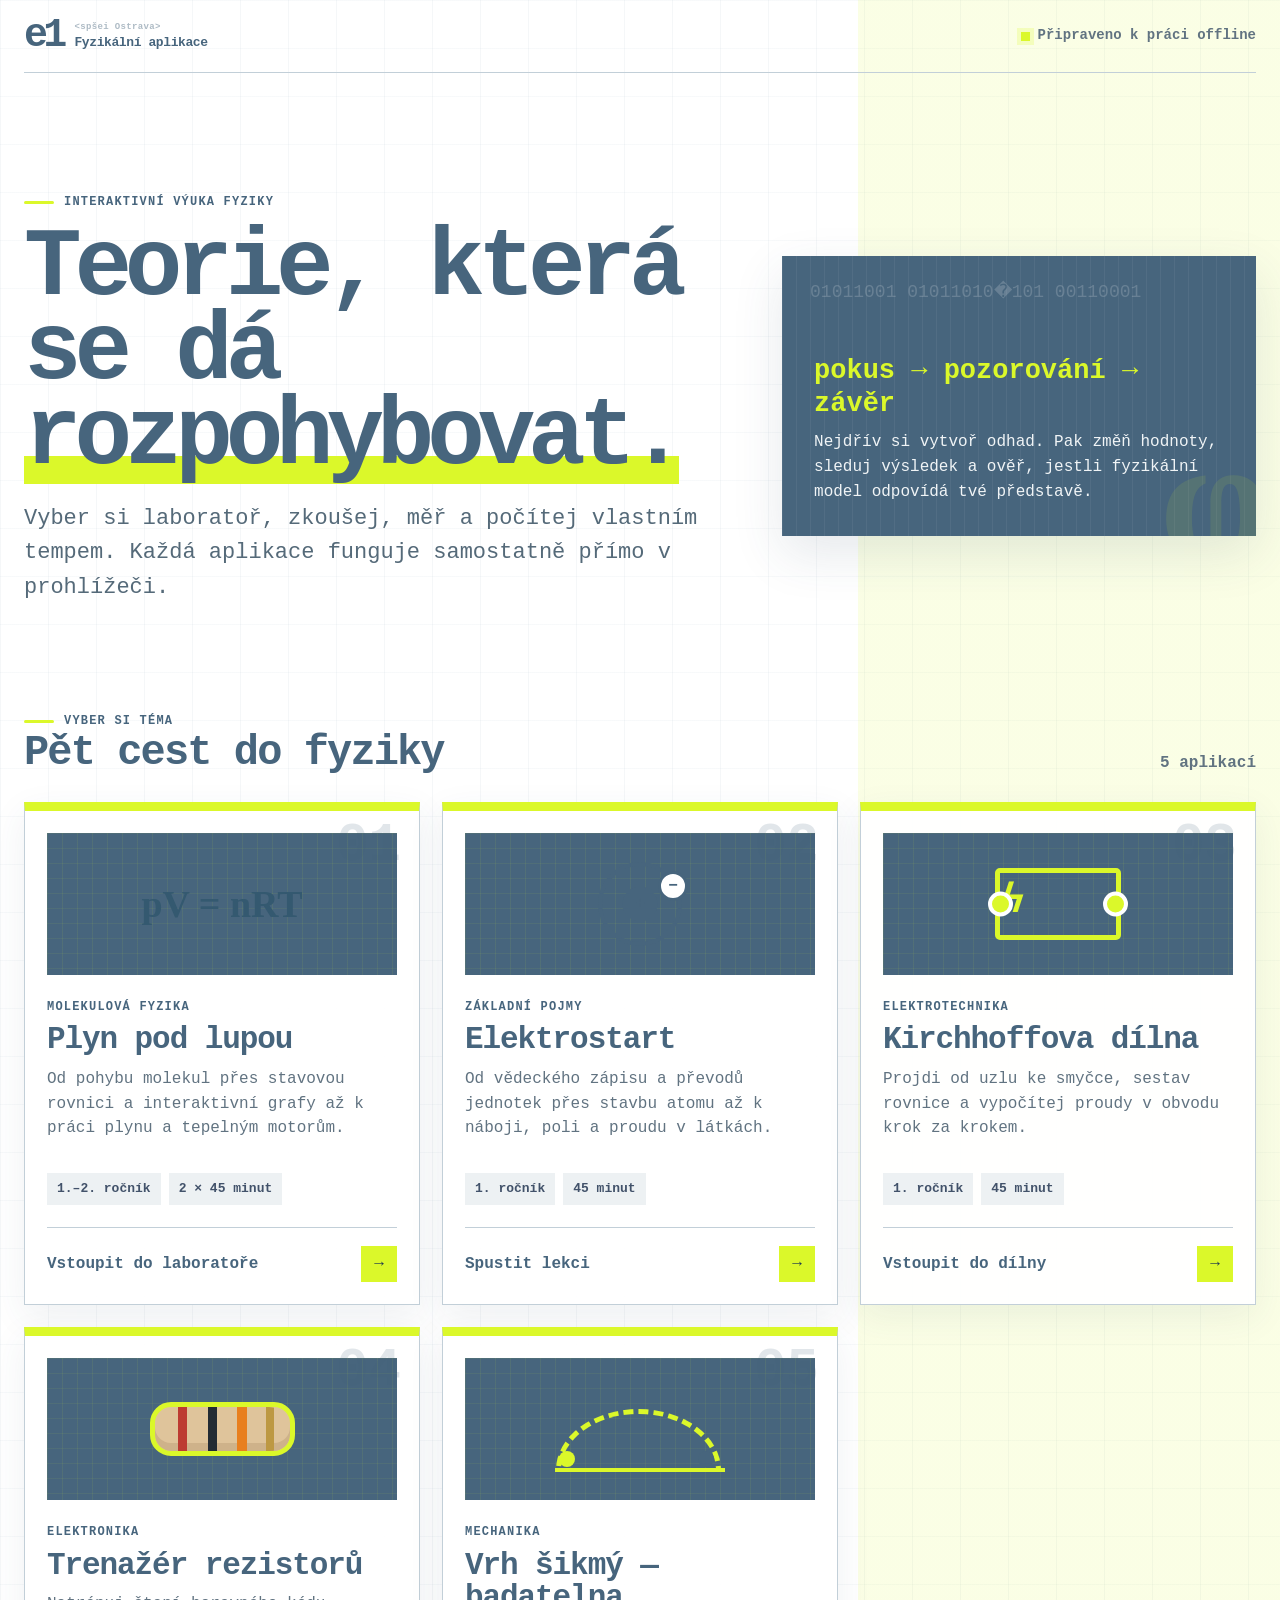
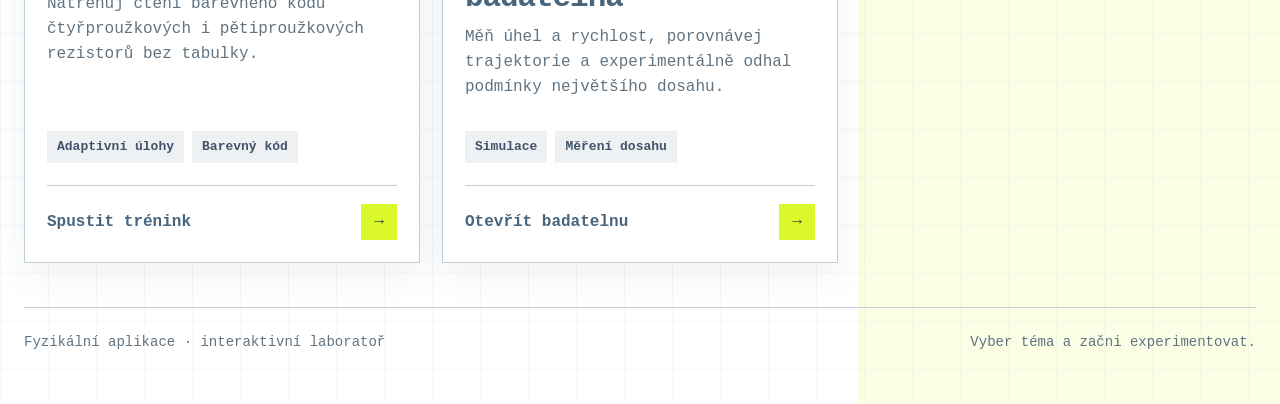
==== docs/index.html @ 280cdce9 "Add ideal gas and electrical introduction applications" ====
<!doctype html>
<html lang="cs">
<head>
  <meta charset="utf-8">
  <meta name="viewport" content="width=device-width, initial-scale=1">
  <meta name="color-scheme" content="light">
  <meta name="description" content="Rozcestník interaktivních fyzikálních aplikací pro výuku elektrotechniky a mechaniky.">
  <title>Fyzikální aplikace — rozcestník</title>
  <style>
    :root {
      --ink: #13233a;
      --muted: #637188;
      --paper: #f5f2e9;
      --card: #fffdf8;
      --line: #ddd9cd;
      --navy: #142f50;
      --yellow: #f3c447;
      --cyan: #5cbfc2;
      --violet: #6761d7;
      --orange: #e26a2c;
      --shadow: 0 22px 54px rgba(23, 42, 67, .12);
    }

    * { box-sizing: border-box; }

    html { min-width: 320px; }

    body {
      margin: 0;
      min-height: 100vh;
      color: var(--ink);
      background:
        radial-gradient(circle at 8% 6%, rgba(92, 191, 194, .18), transparent 27rem),
        radial-gradient(circle at 92% 82%, rgba(243, 196, 71, .16), transparent 25rem),
        linear-gradient(90deg, rgba(20, 47, 80, .035) 1px, transparent 1px),
        linear-gradient(rgba(20, 47, 80, .035) 1px, transparent 1px),
        var(--paper);
      background-size: auto, auto, 24px 24px, 24px 24px, auto;
      font-family: "Segoe UI", system-ui, -apple-system, sans-serif;
      line-height: 1.55;
    }

    a { color: inherit; }

    a:focus-visible {
      outline: 4px solid var(--yellow);
      outline-offset: 5px;
    }

    .shell {
      width: min(1160px, calc(100% - 40px));
      margin: 0 auto;
      padding: 28px 0 50px;
    }

    .topbar {
      display: flex;
      align-items: center;
      justify-content: space-between;
      gap: 20px;
      padding-bottom: 26px;
    }

    .brand {
      display: inline-flex;
      align-items: center;
      gap: 11px;
      font-weight: 900;
      letter-spacing: -.025em;
    }

    .brand-mark {
      width: 40px;
      height: 40px;
      display: grid;
      place-items: center;
      border-radius: 12px;
      background: var(--navy);
      color: var(--yellow);
      font: 900 22px/1 Consolas, monospace;
      box-shadow: 0 6px 0 #091d35;
      transform: rotate(-3deg);
    }

    .offline {
      display: inline-flex;
      align-items: center;
      gap: 8px;
      color: var(--muted);
      font-size: 14px;
      font-weight: 700;
    }

    .offline::before {
      content: "";
      width: 9px;
      height: 9px;
      border-radius: 50%;
      background: #248268;
      box-shadow: 0 0 0 4px rgba(36, 130, 104, .12);
    }

    .hero {
      display: grid;
      grid-template-columns: minmax(0, 1.2fr) minmax(300px, .8fr);
      gap: clamp(28px, 6vw, 76px);
      align-items: end;
      padding: clamp(45px, 8vw, 92px) 0 clamp(46px, 7vw, 76px);
    }

    .eyebrow {
      display: inline-flex;
      align-items: center;
      gap: 10px;
      color: #176c8f;
      font-size: 12px;
      font-weight: 900;
      letter-spacing: .13em;
      text-transform: uppercase;
    }

    .eyebrow::before {
      content: "";
      width: 30px;
      height: 3px;
      border-radius: 99px;
      background: var(--yellow);
    }

    h1 {
      max-width: 850px;
      margin: 14px 0 22px;
      font-size: clamp(48px, 8vw, 94px);
      line-height: .94;
      letter-spacing: -.065em;
    }

    h1 span { color: #18709b; }

    .intro {
      margin: 0;
      color: #42526a;
      font-size: clamp(18px, 2vw, 22px);
    }

    .formula-note {
      position: relative;
      overflow: hidden;
      padding: 27px;
      border-radius: 24px;
      color: white;
      background: var(--navy);
      box-shadow: var(--shadow);
      transform: rotate(1deg);
    }

    .formula-note::after {
      content: "φ";
      position: absolute;
      right: -16px;
      bottom: -55px;
      color: rgba(255, 255, 255, .07);
      font: 900 180px/1 Georgia, serif;
    }

    .formula-note strong {
      display: block;
      margin-bottom: 10px;
      color: var(--yellow);
      font: 800 27px/1.2 Consolas, monospace;
    }

    .formula-note p { position: relative; z-index: 1; margin: 0; color: #d5e1ec; }

    .section-head {
      display: flex;
      align-items: end;
      justify-content: space-between;
      gap: 22px;
      margin-bottom: 20px;
    }

    h2 {
      margin: 0;
      font-size: clamp(28px, 4vw, 42px);
      line-height: 1.05;
      letter-spacing: -.045em;
    }

    .count {
      flex: 0 0 auto;
      color: var(--muted);
      font-weight: 750;
    }

    .cards {
      display: grid;
      grid-template-columns: repeat(3, minmax(0, 1fr));
      gap: 18px;
    }

    .card {
      --accent: var(--cyan);
      --soft: #e4f5f3;
      min-width: 0;
      min-height: 430px;
      display: flex;
      flex-direction: column;
      position: relative;
      overflow: hidden;
      padding: 24px;
      border: 1px solid var(--line);
      border-top: 6px solid var(--accent);
      border-radius: 22px;
      background: rgba(255, 253, 248, .94);
      box-shadow: 0 11px 30px rgba(23, 42, 67, .08);
      text-decoration: none;
      transition: transform .2s ease, box-shadow .2s ease, border-color .2s ease;
    }

    .card:hover {
      transform: translateY(-7px);
      border-color: color-mix(in srgb, var(--accent) 45%, var(--line));
      box-shadow: var(--shadow);
    }

    .card-resistor { --accent: var(--violet); --soft: #ecebfd; }
    .card-projectile { --accent: var(--orange); --soft: #fff0e7; }

    .visual {
      height: 132px;
      display: grid;
      place-items: center;
      position: relative;
      overflow: hidden;
      margin-bottom: 23px;
      border-radius: 16px;
      background:
        linear-gradient(rgba(20, 47, 80, .06) 1px, transparent 1px),
        linear-gradient(90deg, rgba(20, 47, 80, .06) 1px, transparent 1px),
        var(--soft);
      background-size: 18px 18px;
    }

    .circuit {
      width: 126px;
      height: 72px;
      position: relative;
      border: 5px solid var(--navy);
      border-radius: 5px;
    }

    .circuit::before,
    .circuit::after {
      content: "";
      position: absolute;
      top: 50%;
      width: 17px;
      height: 17px;
      border-radius: 50%;
      background: var(--accent);
      border: 4px solid white;
      transform: translateY(-50%);
    }

    .circuit::before { left: -12px; }
    .circuit::after { right: -12px; }

    .bolt { color: var(--navy); font-size: 38px; font-weight: 900; }

    .resistor {
      width: 145px;
      height: 54px;
      position: relative;
      border: 5px solid var(--navy);
      border-radius: 21px;
      background: #dfc49b;
      box-shadow: inset 0 -8px rgba(80, 49, 20, .12);
    }

    .resistor::before,
    .resistor::after {
      content: "";
      position: absolute;
      top: 50%;
      width: 62px;
      height: 5px;
      background: var(--navy);
      transform: translateY(-50%);
      z-index: -1;
    }

    .resistor::before { right: 100%; }
    .resistor::after { left: 100%; }

    .bands {
      width: 100%;
      height: 100%;
      background: linear-gradient(90deg, transparent 17%, #bd3b32 17% 24%, transparent 24% 39%, #232b33 39% 46%, transparent 46% 61%, #e87f1e 61% 68%, transparent 68% 82%, #bd9842 82% 88%, transparent 88%);
      border-radius: inherit;
    }

    .trajectory {
      width: 170px;
      height: 85px;
      position: relative;
      overflow: hidden;
      border-bottom: 4px solid var(--navy);
    }

    .trajectory::before {
      content: "";
      position: absolute;
      width: 155px;
      height: 112px;
      left: 1px;
      top: 22px;
      border: 5px dashed var(--accent);
      border-radius: 50% 50% 0 0;
    }

    .trajectory::after {
      content: "";
      position: absolute;
      width: 16px;
      height: 16px;
      left: 4px;
      bottom: 1px;
      border-radius: 50%;
      background: var(--accent);
      box-shadow: 139px 0 0 var(--navy);
    }

    .atom-preview {
      width: 84px;
      height: 84px;
      position: relative;
      border: 4px solid var(--accent);
      border-radius: 50%;
    }

    .atom-preview::before {
      content: "+";
      width: 35px;
      height: 35px;
      position: absolute;
      left: 50%;
      top: 50%;
      display: grid;
      place-items: center;
      border-radius: 50%;
      color: var(--navy);
      background: var(--accent);
      font-weight: 900;
      transform: translate(-50%, -50%);
    }

    .atom-preview::after {
      content: "−";
      width: 24px;
      height: 24px;
      position: absolute;
      right: -10px;
      top: 5px;
      display: grid;
      place-items: center;
      border-radius: 50%;
      color: var(--navy);
      background: white;
      border: 3px solid var(--accent);
      font-weight: 900;
    }

    .tag {
      color: color-mix(in srgb, var(--accent) 80%, #152a43);
      font-size: 12px;
      font-weight: 900;
      letter-spacing: .11em;
      text-transform: uppercase;
    }

    h3 {
      margin: 8px 0 10px;
      font-size: clamp(25px, 2.7vw, 31px);
      line-height: 1.05;
      letter-spacing: -.035em;
    }

    .description { margin: 0 0 22px; color: var(--muted); }

    .meta {
      display: flex;
      flex-wrap: wrap;
      gap: 8px;
      margin-top: auto;
      padding-top: 10px;
    }

    .pill {
      padding: 6px 10px;
      border-radius: 999px;
      background: var(--soft);
      color: #42526a;
      font-size: 13px;
      font-weight: 750;
    }

    .enter {
      display: flex;
      align-items: center;
      justify-content: space-between;
      gap: 12px;
      margin-top: 22px;
      padding-top: 18px;
      border-top: 1px solid var(--line);
      color: var(--navy);
      font-weight: 900;
    }

    .arrow {
      width: 36px;
      height: 36px;
      display: grid;
      place-items: center;
      border-radius: 50%;
      color: white;
      background: var(--accent);
      transition: transform .2s ease;
    }

    .card:hover .arrow { transform: translateX(4px); }

    footer {
      display: flex;
      justify-content: space-between;
      gap: 20px;
      margin-top: 44px;
      padding-top: 24px;
      border-top: 1px solid var(--line);
      color: var(--muted);
      font-size: 14px;
    }

    footer p { margin: 0; }

    @media (max-width: 850px) {
      .hero { grid-template-columns: 1fr; align-items: start; }
      .formula-note { max-width: 560px; transform: none; }
      .cards { grid-template-columns: 1fr; }
      .card { min-height: 0; display: grid; grid-template-columns: 180px 1fr; column-gap: 22px; }
      .visual { grid-row: 1 / span 6; height: 100%; min-height: 260px; margin: 0; }
      .meta { margin-top: 4px; }
    }

    @media (max-width: 580px) {
      .shell { width: min(100% - 26px, 1160px); padding-top: 18px; }
      .offline { font-size: 0; }
      .offline::after { content: "offline"; font-size: 13px; }
      .hero { padding: 44px 0 50px; }
      h1 { font-size: clamp(44px, 16vw, 70px); }
      .section-head { align-items: start; }
      .card { display: flex; padding: 18px; }
      .visual { width: 100%; height: 128px; min-height: 128px; margin-bottom: 20px; }
      footer { flex-direction: column; }
    }

    @media (prefers-reduced-motion: reduce) {
      *, *::before, *::after { scroll-behavior: auto !important; transition: none !important; }
    }
</style>
  <link rel="stylesheet" href="spsei-theme.css">
</head>
<body class="home-page">
  <div class="shell">
    <header class="topbar">
      <a class="brand school-lockup" href="index.html" aria-label="SPŠEI Ostrava — fyzikální aplikace">
        <span class="brand-mark school-symbol" aria-hidden="true">e1</span>
        <span class="school-wordmark"><small>&lt;spšei Ostrava&gt;</small><strong>Fyzikální aplikace</strong></span>
      </a>
      <span class="offline">Připraveno k práci offline</span>
    </header>

    <main>
      <section class="hero" aria-labelledby="page-title">
        <div>
          <span class="eyebrow">Interaktivní výuka fyziky</span>
          <h1 id="page-title">Teorie, která se dá <span>rozpohybovat.</span></h1>
          <p class="intro">Vyber si laboratoř, zkoušej, měř a počítej vlastním tempem. Každá aplikace funguje samostatně přímo v prohlížeči.</p>
        </div>
        <aside class="formula-note" aria-label="Princip výukových aplikací">
          <strong>pokus → pozorování → závěr</strong>
          <p>Nejdřív si vytvoř odhad. Pak změň hodnoty, sleduj výsledek a ověř, jestli fyzikální model odpovídá tvé představě.</p>
        </aside>
      </section>

      <section aria-labelledby="applications-title">
        <div class="section-head">
          <div>
            <span class="eyebrow">Vyber si téma</span>
            <h2 id="applications-title">Pět cest do fyziky</h2>
          </div>
          <span class="count">5 aplikací</span>
        </div>

        <div class="cards">
          <a class="card" href="idealni-plyn.html" aria-label="Otevřít Plyn pod lupou — stavová rovnice a děje v ideálním plynu">
            <div class="visual" aria-hidden="true"><span style="font:800 38px Georgia,serif;color:#345970">pV = nRT</span></div>
            <span class="tag">Molekulová fyzika</span>
            <h3>Plyn pod lupou</h3>
            <p class="description">Od pohybu molekul přes stavovou rovnici a interaktivní grafy až k práci plynu a tepelným motorům.</p>
            <div class="meta"><span class="pill">1.–2. ročník</span><span class="pill">2 × 45 minut</span></div>
            <span class="enter">Vstoupit do laboratoře <span class="arrow" aria-hidden="true">→</span></span>
          </a>
          <a class="card" href="uvod-do-elektrotechniky.html" aria-label="Otevřít Elektrostart — úvod do elektrotechniky">
            <div class="visual" aria-hidden="true"><div class="atom-preview"></div></div>
            <span class="tag">Základní pojmy</span>
            <h3>Elektrostart</h3>
            <p class="description">Od vědeckého zápisu a převodů jednotek přes stavbu atomu až k náboji, poli a proudu v látkách.</p>
            <div class="meta"><span class="pill">1. ročník</span><span class="pill">45 minut</span></div>
            <span class="enter">Spustit lekci <span class="arrow" aria-hidden="true">→</span></span>
          </a>

          <a class="card" href="kirchhoffova-dilna.html" aria-label="Otevřít Kirchhoffovu dílnu">
            <div class="visual" aria-hidden="true"><div class="circuit"><span class="bolt">ϟ</span></div></div>
            <span class="tag">Elektrotechnika</span>
            <h3>Kirchhoffova dílna</h3>
            <p class="description">Projdi od uzlu ke smyčce, sestav rovnice a vypočítej proudy v obvodu krok za krokem.</p>
            <div class="meta"><span class="pill">1. ročník</span><span class="pill">45 minut</span></div>
            <span class="enter">Vstoupit do dílny <span class="arrow" aria-hidden="true">→</span></span>
          </a>

          <a class="card card-resistor" href="trenazer-rezistoru.html" aria-label="Otevřít trenažér rezistorů">
            <div class="visual" aria-hidden="true"><div class="resistor"><div class="bands"></div></div></div>
            <span class="tag">Elektronika</span>
            <h3>Trenažér rezistorů</h3>
            <p class="description">Natrénuj čtení barevného kódu čtyřproužkových i pětiproužkových rezistorů bez tabulky.</p>
            <div class="meta"><span class="pill">Adaptivní úlohy</span><span class="pill">Barevný kód</span></div>
            <span class="enter">Spustit trénink <span class="arrow" aria-hidden="true">→</span></span>
          </a>

          <a class="card card-projectile" href="vrh-sikmy-badatelna.html" aria-label="Otevřít badatelnu šikmého vrhu">
            <div class="visual" aria-hidden="true"><div class="trajectory"></div></div>
            <span class="tag">Mechanika</span>
            <h3>Vrh šikmý — badatelna</h3>
            <p class="description">Měň úhel a rychlost, porovnávej trajektorie a experimentálně odhal podmínky největšího dosahu.</p>
            <div class="meta"><span class="pill">Simulace</span><span class="pill">Měření dosahu</span></div>
            <span class="enter">Otevřít badatelnu <span class="arrow" aria-hidden="true">→</span></span>
          </a>
        </div>
      </section>
    </main>

    <footer>
      <p>Fyzikální aplikace · interaktivní laboratoř</p>
      <p>Vyber téma a začni experimentovat.</p>
    </footer>
  </div>
</body>
</html>
---- docs/spsei-theme.css ----
/* SPSEI visual system derived from the supplied 2026 identity manual. */
:root {
  --spsei-blue: #47657d;
  --spsei-blue-deep: #2f4d63;
  --spsei-blue-dark: #213c50;
  --spsei-green: #dbf82a;
  --spsei-green-dark: #657600;
  --spsei-sky: #c2cfd8;
  --spsei-mist: #edf1f3;
  --spsei-grey: #aebbc5;
  --spsei-ink: #263844;
  --spsei-white: #ffffff;
  --spsei-font: "Lilex", "Cascadia Mono", "Aptos Mono", Consolas, ui-monospace, monospace;
  --spsei-shadow: 0 18px 48px rgba(47, 77, 99, .12);
}

html { background: var(--spsei-white); }

body {
  color: var(--spsei-ink);
  background:
    linear-gradient(90deg, rgba(194, 207, 216, .16) 1px, transparent 1px),
    linear-gradient(rgba(194, 207, 216, .12) 1px, transparent 1px),
    var(--spsei-white);
  background-size: 48px 48px, 48px 48px, auto;
  font-family: var(--spsei-font);
}

button, input, select, textarea { font-family: inherit; }

a { color: inherit; }

a:focus-visible,
button:focus-visible,
input:focus-visible,
select:focus-visible,
[tabindex]:focus-visible {
  outline: 3px solid var(--spsei-green);
  outline-offset: 4px;
}

::selection {
  color: var(--spsei-blue-dark);
  background: var(--spsei-green);
}

.school-home,
.school-lockup {
  display: inline-flex;
  align-items: center;
  gap: 12px;
  color: var(--spsei-blue);
  text-decoration: none;
}

.school-home::before,
.school-symbol {
  content: "e1";
  flex: 0 0 auto;
  color: var(--spsei-blue);
  font: 800 36px/.78 var(--spsei-font);
  letter-spacing: -.12em;
}

.school-home span,
.school-wordmark {
  display: grid;
  gap: 1px;
}

.school-home small,
.school-wordmark small {
  color: var(--spsei-grey);
  font-size: 9px;
  font-weight: 700;
  letter-spacing: .04em;
}

.school-home strong,
.school-wordmark strong {
  color: var(--spsei-blue);
  font-size: 13px;
  line-height: 1.1;
}

.eyebrow,
.screen-kicker,
.task-kicker,
.tag,
.stage-kicker {
  color: var(--spsei-blue) !important;
  font-weight: 800 !important;
  letter-spacing: .1em !important;
}

.eyebrow::before { background: var(--spsei-green) !important; }

/* Index */
.home-page {
  --ink: var(--spsei-ink);
  --muted: #617381;
  --paper: var(--spsei-white);
  --card: var(--spsei-white);
  --line: #dbe2e7;
  --navy: var(--spsei-blue);
  --yellow: var(--spsei-green);
  --cyan: var(--spsei-blue);
  --violet: var(--spsei-blue);
  --orange: var(--spsei-blue);
  --shadow: var(--spsei-shadow);
  background:
    linear-gradient(90deg, transparent 0 67%, rgba(219, 248, 42, .12) 67% 100%),
    linear-gradient(90deg, rgba(194, 207, 216, .16) 1px, transparent 1px),
    linear-gradient(rgba(194, 207, 216, .12) 1px, transparent 1px),
    #fff;
  background-size: auto, 48px 48px, 48px 48px, auto;
}

.home-page .shell {
  width: min(1240px, calc(100% - 48px));
  padding-top: 20px;
}

.home-page .topbar {
  padding: 0 0 20px;
  border-bottom: 1px solid var(--spsei-sky);
}

.home-page .brand-mark {
  width: auto;
  height: auto;
  padding: 0;
  border-radius: 0;
  color: var(--spsei-blue);
  background: transparent;
  box-shadow: none;
  transform: none;
  font: 800 40px/.8 var(--spsei-font);
  letter-spacing: -.12em;
}

.home-page .brand { color: var(--spsei-blue); text-decoration: none; }

.home-page .offline::before {
  border-radius: 0;
  background: var(--spsei-green);
  box-shadow: 0 0 0 4px rgba(219, 248, 42, .22);
}

.home-page .hero {
  grid-template-columns: minmax(0, 1.18fr) minmax(330px, .82fr);
  align-items: center;
  padding: clamp(64px, 9vw, 122px) 0 clamp(68px, 8vw, 102px);
}

.home-page h1 {
  max-width: 820px;
  color: var(--spsei-blue);
  font-size: clamp(52px, 7.5vw, 102px);
  font-weight: 700;
  line-height: .88;
  letter-spacing: -.075em;
}

.home-page h1 span {
  display: inline;
  color: var(--spsei-blue);
  background: linear-gradient(transparent 67%, var(--spsei-green) 67% 93%, transparent 93%);
}

.home-page .intro { max-width: 710px; color: #556a79; }

.home-page .formula-note {
  min-height: 280px;
  display: flex;
  flex-direction: column;
  justify-content: flex-end;
  padding: 32px;
  border-radius: 0;
  background:
    repeating-linear-gradient(90deg, rgba(255,255,255,.055) 0 1px, transparent 1px 14px),
    var(--spsei-blue);
  box-shadow: var(--spsei-shadow);
  transform: none;
}

.home-page .formula-note::before {
  content: "01011001 01011010\A00110101 00110001";
  position: absolute;
  top: 24px;
  left: 28px;
  color: rgba(255,255,255,.18);
  white-space: pre;
  font-size: 18px;
  line-height: 1.35;
}

.home-page .formula-note::after { color: rgba(219, 248, 42, .1); }
.home-page .formula-note strong { color: var(--spsei-green); font-family: inherit; }
.home-page .formula-note p { color: #f0f4f6; }

.home-page .section-head { margin-bottom: 26px; }
.home-page h2 { color: var(--spsei-blue); font-weight: 700; }

.home-page .cards {
  counter-reset: application;
  gap: 22px;
}

.home-page .card {
  --accent: var(--spsei-blue);
  --soft: var(--spsei-mist);
  counter-increment: application;
  min-height: 450px;
  padding: 22px;
  border: 1px solid var(--spsei-sky);
  border-top: 9px solid var(--spsei-green);
  border-radius: 0;
  background: rgba(255, 255, 255, .96);
  box-shadow: 0 12px 34px rgba(47, 77, 99, .08);
}

.home-page .card::after {
  content: "0" counter(application);
  position: absolute;
  right: 18px;
  top: 8px;
  color: rgba(71, 101, 125, .16);
  font-size: 54px;
  font-weight: 800;
  line-height: 1;
}

.home-page .card:hover {
  transform: translateY(-6px);
  border-color: var(--spsei-blue);
  box-shadow: var(--spsei-shadow);
}

.home-page .visual {
  height: 142px;
  border-radius: 0;
  background:
    repeating-linear-gradient(90deg, rgba(219, 248, 42, .07) 0 1px, transparent 1px 15px),
    repeating-linear-gradient(rgba(219, 248, 42, .06) 0 1px, transparent 1px 15px),
    var(--spsei-blue);
}

.home-page .visual .circuit,
.home-page .visual .resistor { border-color: var(--spsei-green); }
.home-page .visual .circuit::before,
.home-page .visual .circuit::after,
.home-page .visual .trajectory::after { background: var(--spsei-green); }
.home-page .visual .resistor::before,
.home-page .visual .resistor::after { background: var(--spsei-green); }
.home-page .visual .trajectory { border-bottom-color: var(--spsei-green); }
.home-page .visual .trajectory::before { border-color: var(--spsei-green); }
.home-page .bolt { color: var(--spsei-green); }
.home-page h3 { color: var(--spsei-blue); }
.home-page .pill { border-radius: 0; background: var(--spsei-mist); }

.home-page .enter {
  color: var(--spsei-blue);
  border-top-color: var(--spsei-sky);
}

.home-page .arrow {
  border-radius: 0;
  color: var(--spsei-blue-dark);
  background: var(--spsei-green);
}

.home-page footer { border-top-color: var(--spsei-sky); }

/* Shared application frame */
.kirchhoff-app,
.resistor-app,
.projectile-app {
  --ink: var(--spsei-ink);
  --muted: #617381;
  --paper: #f7f9fa;
  --panel: #fff;
  --card: #fff;
  --line: #d5dee4;
  --navy: var(--spsei-blue);
  --blue: var(--spsei-blue);
  --blue-soft: #e9eef2;
  --cyan: var(--spsei-sky);
  --yellow: var(--spsei-green);
  --accent: var(--spsei-blue);
  --accent-dark: var(--spsei-blue-dark);
  --green: #4d6e57;
  --green-soft: #e9f0eb;
  --violet: #748795;
  --orange: #829800;
  --orange-soft: #f4fad2;
  --shadow: var(--spsei-shadow);
  --radius: 3px;
}

.kirchhoff-app h1,
.kirchhoff-app h2,
.resistor-app h1,
.resistor-app h2,
.projectile-app h1,
.projectile-app h2 {
  color: var(--spsei-blue);
  font-weight: 700;
  letter-spacing: -.055em;
}

.kirchhoff-app .primary,
.kirchhoff-app .check,
.resistor-app .primary,
.resistor-app .check-button,
.projectile-app .btn-primary {
  border: 0;
  border-radius: 0;
  color: var(--spsei-blue-dark);
  background: var(--spsei-green);
  box-shadow: 6px 6px 0 var(--spsei-blue);
  font-weight: 800;
}

.kirchhoff-app .primary:hover,
.resistor-app .primary:hover,
.projectile-app .btn-primary:hover:not(:disabled) {
  color: #fff;
  background: var(--spsei-blue);
  box-shadow: 6px 6px 0 var(--spsei-green);
}

.kirchhoff-app .card,
.kirchhoff-app .task,
.resistor-app .panel,
.projectile-app .panel {
  border-color: var(--spsei-sky);
  border-radius: 0;
  box-shadow: none;
}

/* Kirchhoff */
.kirchhoff-app .topbar {
  border-bottom-color: var(--spsei-sky);
  background: rgba(255,255,255,.95);
}

.kirchhoff-app .topbar-inner { max-width: 1260px; }
.kirchhoff-app .brand { color: var(--spsei-blue); text-decoration: none; }

.kirchhoff-app .brand-mark {
  width: auto;
  height: auto;
  color: var(--spsei-blue);
  background: transparent;
  border-radius: 0;
  font: 800 34px/.8 var(--spsei-font);
  letter-spacing: -.12em;
}

.kirchhoff-app .progress-track { height: 8px; border-radius: 0; background: var(--spsei-mist); }
.kirchhoff-app .progress-fill { background: var(--spsei-green); }
.kirchhoff-app .ghost { border-radius: 0; border-color: var(--spsei-blue); color: var(--spsei-blue); }
.kirchhoff-app main { max-width: 1260px; }

.kirchhoff-app .hero {
  min-height: 590px;
  grid-template-columns: minmax(0, 1.12fr) minmax(360px, .88fr);
}

.kirchhoff-app .hero h1 {
  font-size: clamp(56px, 8vw, 98px);
  line-height: .88;
}

.kirchhoff-app .pill { border-radius: 0; border-color: var(--spsei-sky); }

.kirchhoff-app .hero-board {
  border-radius: 0;
  background:
    repeating-linear-gradient(90deg, rgba(255,255,255,.05) 0 1px, transparent 1px 15px),
    var(--spsei-blue);
  transform: none;
}

.kirchhoff-app .hero-board::after { border-color: rgba(219,248,42,.18); }
.kirchhoff-app .formula-big { color: var(--spsei-green); font-family: inherit; }
.kirchhoff-app .route-num { border-radius: 0; background: var(--spsei-green); color: var(--spsei-blue-dark); }
.kirchhoff-app .step-nav { border-radius: 0; border: 1px solid var(--spsei-sky); }
.kirchhoff-app .step-tab { border-radius: 0; }
.kirchhoff-app .step-tab.active { color: var(--spsei-blue-dark); border-color: var(--spsei-green); background: var(--spsei-green); }
.kirchhoff-app .section-num { border-radius: 0; background: var(--spsei-green); color: var(--spsei-blue-dark); transform: none; }
.kirchhoff-app .card.accent { border-top-color: var(--spsei-green); }
.kirchhoff-app .concept { color: #fff; background: var(--spsei-blue); }
.kirchhoff-app .law { border-left-color: var(--spsei-green); font-family: inherit; }
.kirchhoff-app .check { color: white; background: var(--spsei-blue); box-shadow: none; }
.kirchhoff-app .option,
.kirchhoff-app .choice-btn,
.kirchhoff-app input[type="number"],
.kirchhoff-app select,
.kirchhoff-app .chip,
.kirchhoff-app .part,
.kirchhoff-app .slot { border-radius: 0; }
.kirchhoff-app .chip { font-family: inherit; }
.kirchhoff-app .completion { border-radius: 0; background: var(--spsei-blue); }
.kirchhoff-app .completion h2 { color: var(--spsei-green); }
.kirchhoff-app .toast { border-radius: 0; background: var(--spsei-blue-dark); }

/* Resistor trainer */
.resistor-app {
  --bench: var(--spsei-blue-dark);
  --focus: var(--spsei-green);
}

.resistor-app .app { max-width: 1260px; }

.resistor-app .topbar {
  border-bottom: 1px solid var(--spsei-sky);
  background: transparent;
}

.resistor-app .brand {
  display: inline-flex;
  align-items: center;
  gap: 12px;
  color: var(--spsei-blue);
  text-decoration: none;
}

.resistor-app .brand::before {
  content: "e1";
  font: 800 34px/.8 var(--spsei-font);
  letter-spacing: -.12em;
}

.resistor-app .status-pill,
.resistor-app .quiet-button,
.resistor-app .route-item,
.resistor-app .answer-card,
.resistor-app .feedback,
.resistor-app .color-chip,
.resistor-app input,
.resistor-app select { border-radius: 0 !important; }

.resistor-app .screen.intro { gap: clamp(44px, 7vw, 96px); }

.resistor-app .intro h1 {
  font-size: clamp(52px, 7vw, 88px);
  line-height: .9;
}

.resistor-app .route-num { border-radius: 0; color: var(--spsei-blue-dark); background: var(--spsei-green); }

.resistor-app .bench {
  border-radius: 0;
  background:
    repeating-linear-gradient(90deg, rgba(219,248,42,.06) 0 1px, transparent 1px 15px),
    repeating-linear-gradient(rgba(219,248,42,.05) 0 1px, transparent 1px 15px),
    var(--spsei-blue-dark);
  box-shadow: var(--spsei-shadow);
}

.resistor-app .stage-kicker,
.resistor-app .attempt-label { color: var(--spsei-blue); }
.resistor-app .mastery-dot { border-radius: 0; }
.resistor-app .mastery-dot.correct { background: var(--spsei-green); }
.resistor-app .secondary { border-radius: 0; }

/* Projectile lab */
.projectile-app .app { max-width: 1500px; }

.projectile-app .topbar {
  align-items: flex-start;
  padding-bottom: 28px;
  border-bottom: 1px solid var(--spsei-sky);
}

.projectile-app .school-home { margin-bottom: 30px; }

.projectile-app h1 {
  font-size: clamp(48px, 6vw, 84px);
  line-height: .9;
  max-width: 13ch;
}

.projectile-app .privacy {
  border-radius: 0;
  border-color: var(--spsei-sky);
  background: #fff;
}

.projectile-app .lesson-steps { gap: 10px; }

.projectile-app .lesson-step {
  min-height: 70px;
  padding: 12px;
  border: 1px solid var(--spsei-sky);
  border-radius: 0;
  background: #fff;
}

.projectile-app .lesson-step.active {
  color: var(--spsei-blue-dark);
  border-color: var(--spsei-green);
  background: var(--spsei-green);
}

.projectile-app .lesson-step.active .step-number {
  color: #fff;
  background: var(--spsei-blue);
}

.projectile-app .lesson-step.done { background: var(--spsei-mist); }
.projectile-app .step-number { border-radius: 0; }

.projectile-app .controls {
  padding: 22px;
  border-left: 8px solid var(--spsei-green);
  background: #fff;
}

.projectile-app .pair-readout,
.projectile-app .model-status,
.projectile-app .predict-box,
.projectile-app .btn,
.projectile-app .stage-wrap,
.projectile-app .stage-tip,
.projectile-app .check-item,
.projectile-app .conclusion { border-radius: 0; }

.projectile-app .btn-primary { color: var(--spsei-blue-dark); }
.projectile-app .btn:not(.btn-primary) { border: 1px solid var(--spsei-sky); background: #fff; }

.projectile-app .graph-head {
  padding: 20px 22px;
  border-bottom: 1px solid var(--spsei-sky);
  background: #fff;
}

.projectile-app .stage-wrap { background: #eef2f4; }
.projectile-app .trail-current,
.projectile-app .velocity-vx,
.projectile-app .launch-vector,
.projectile-app .launch-angle { stroke: var(--spsei-blue); }
.projectile-app .projectile { fill: var(--spsei-green-dark); }
.projectile-app .predict-line { stroke: var(--spsei-green-dark); }
.projectile-app .predict-flag { fill: var(--spsei-green); }
.projectile-app .predict-text { fill: var(--spsei-green-dark); }
.projectile-app tbody tr.latest { background: #f1f8c2; }

@media (max-width: 850px) {
  .home-page .hero,
  .kirchhoff-app .hero { grid-template-columns: 1fr; }
  .home-page .formula-note { min-height: 240px; }
}

@media (max-width: 620px) {
  .school-home small,
  .school-home strong,
  .school-wordmark { display: none; }
  .home-page .shell { width: calc(100% - 28px); max-width: 1240px; }
  .home-page .hero { padding-top: 54px; }
  .home-page h1 { font-size: clamp(40px, 11vw, 64px); }
  .home-page .formula-note { min-height: 220px; padding: 24px; }
  .kirchhoff-app .hero h1,
  .resistor-app .intro h1,
  .projectile-app h1 { font-size: clamp(43px, 14vw, 66px); }
  .projectile-app .topbar { display: block; }
  .projectile-app .privacy { margin-top: 20px; }
}

@media print {
  body { background: #fff !important; }
}
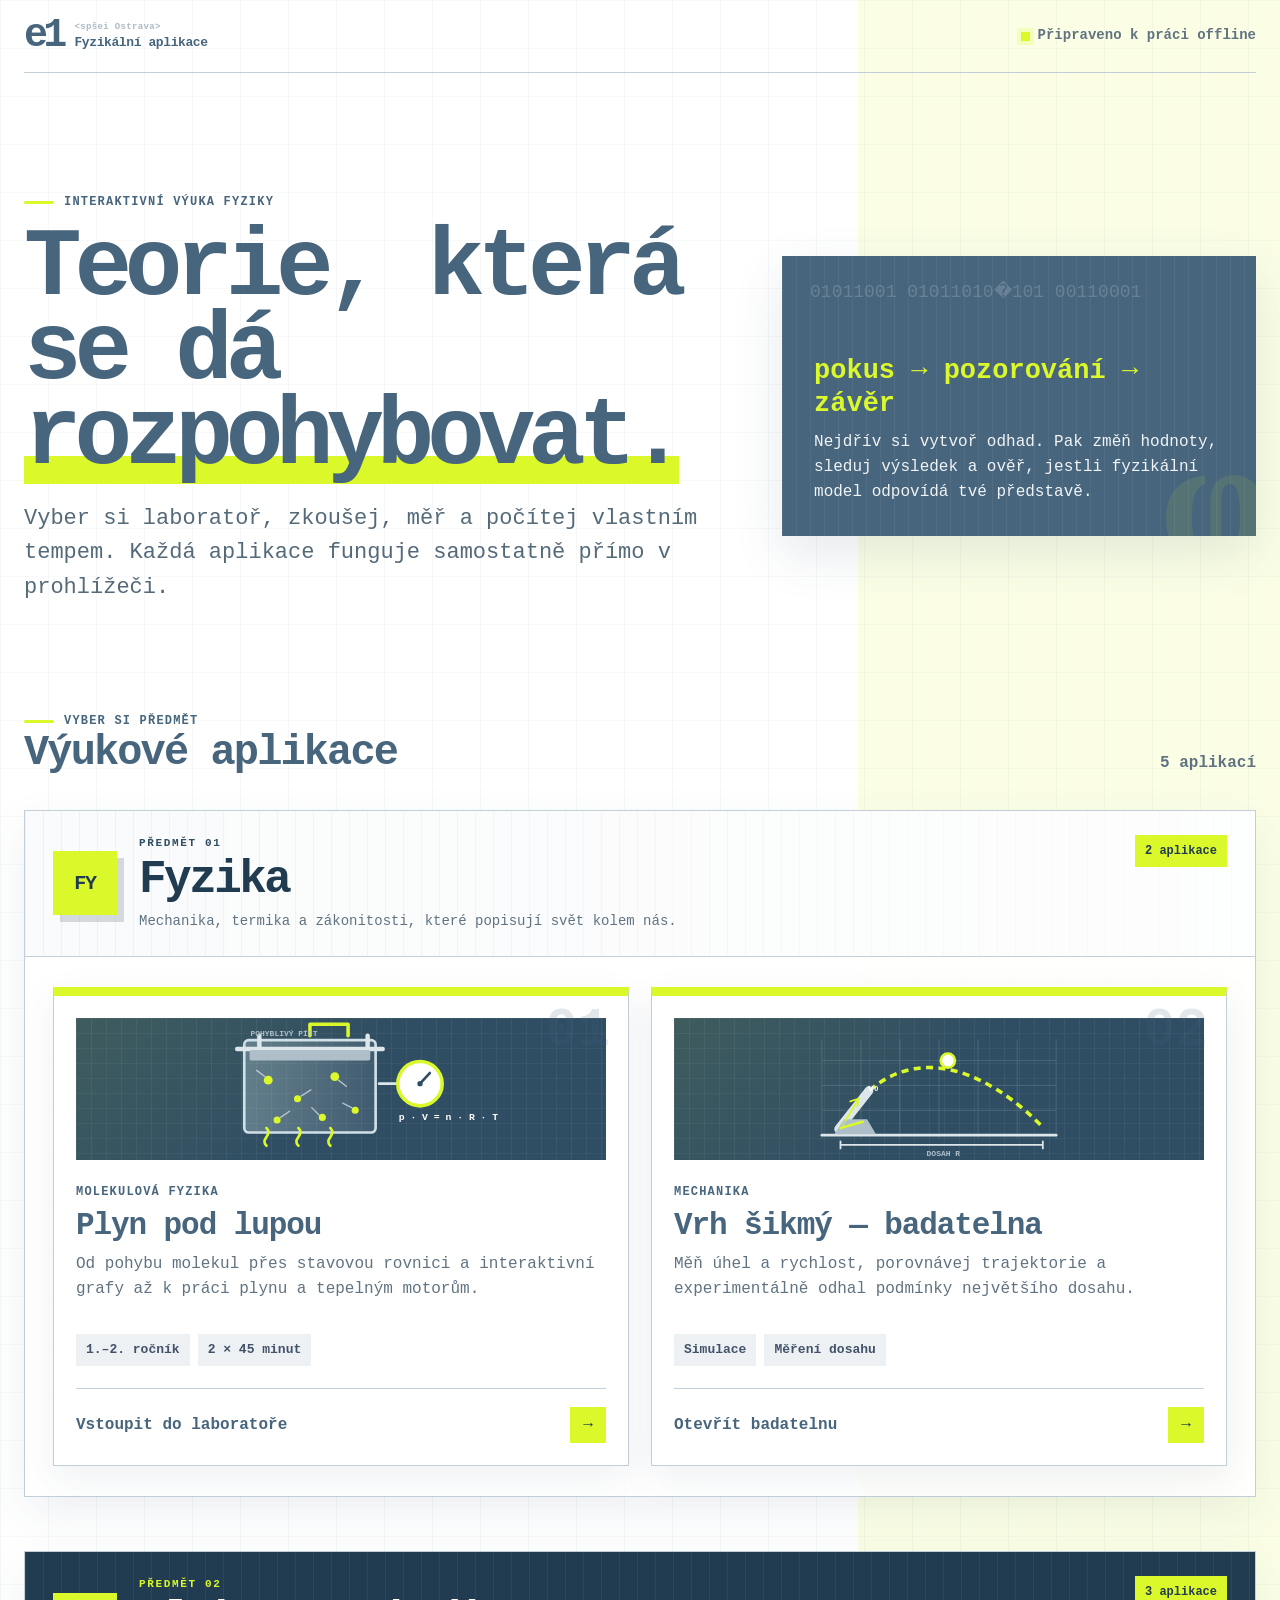
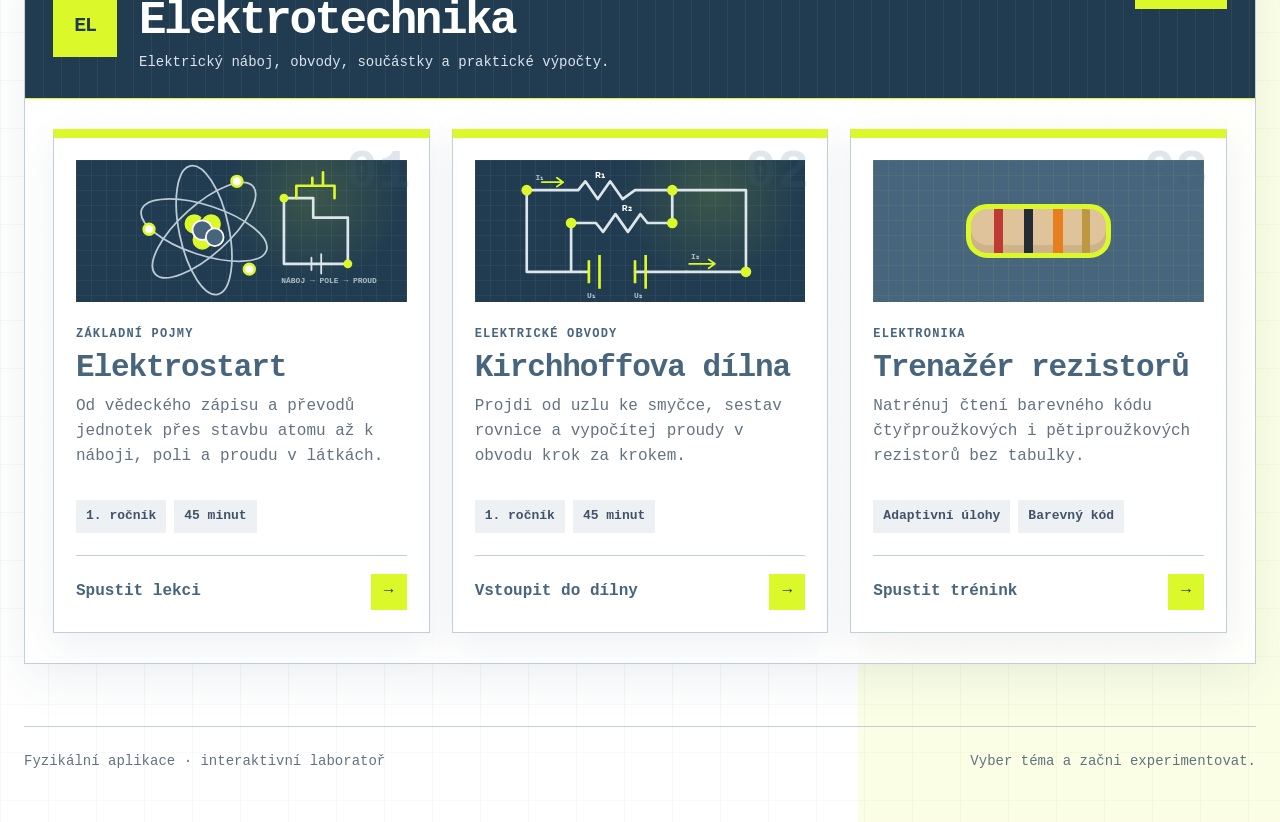
==== commit 56369faf: "Redesign subject sections and application previews" ====
--- a/docs/index.html
+++ b/docs/index.html
@@ -493,60 +493,155 @@
         </aside>
       </section>
 
-      <section aria-labelledby="applications-title">
+      <section class="catalog" aria-labelledby="applications-title">
         <div class="section-head">
           <div>
-            <span class="eyebrow">Vyber si téma</span>
-            <h2 id="applications-title">Pět cest do fyziky</h2>
+            <span class="eyebrow">Vyber si předmět</span>
+            <h2 id="applications-title">Výukové aplikace</h2>
           </div>
           <span class="count">5 aplikací</span>
         </div>
 
-        <div class="cards">
-          <a class="card" href="idealni-plyn.html" aria-label="Otevřít Plyn pod lupou — stavová rovnice a děje v ideálním plynu">
-            <div class="visual" aria-hidden="true"><span style="font:800 38px Georgia,serif;color:#345970">pV = nRT</span></div>
-            <span class="tag">Molekulová fyzika</span>
-            <h3>Plyn pod lupou</h3>
-            <p class="description">Od pohybu molekul přes stavovou rovnici a interaktivní grafy až k práci plynu a tepelným motorům.</p>
-            <div class="meta"><span class="pill">1.–2. ročník</span><span class="pill">2 × 45 minut</span></div>
-            <span class="enter">Vstoupit do laboratoře <span class="arrow" aria-hidden="true">→</span></span>
-          </a>
-          <a class="card" href="uvod-do-elektrotechniky.html" aria-label="Otevřít Elektrostart — úvod do elektrotechniky">
-            <div class="visual" aria-hidden="true"><div class="atom-preview"></div></div>
-            <span class="tag">Základní pojmy</span>
-            <h3>Elektrostart</h3>
-            <p class="description">Od vědeckého zápisu a převodů jednotek přes stavbu atomu až k náboji, poli a proudu v látkách.</p>
-            <div class="meta"><span class="pill">1. ročník</span><span class="pill">45 minut</span></div>
-            <span class="enter">Spustit lekci <span class="arrow" aria-hidden="true">→</span></span>
-          </a>
-
-          <a class="card" href="kirchhoffova-dilna.html" aria-label="Otevřít Kirchhoffovu dílnu">
-            <div class="visual" aria-hidden="true"><div class="circuit"><span class="bolt">ϟ</span></div></div>
-            <span class="tag">Elektrotechnika</span>
-            <h3>Kirchhoffova dílna</h3>
-            <p class="description">Projdi od uzlu ke smyčce, sestav rovnice a vypočítej proudy v obvodu krok za krokem.</p>
-            <div class="meta"><span class="pill">1. ročník</span><span class="pill">45 minut</span></div>
-            <span class="enter">Vstoupit do dílny <span class="arrow" aria-hidden="true">→</span></span>
-          </a>
-
-          <a class="card card-resistor" href="trenazer-rezistoru.html" aria-label="Otevřít trenažér rezistorů">
-            <div class="visual" aria-hidden="true"><div class="resistor"><div class="bands"></div></div></div>
-            <span class="tag">Elektronika</span>
-            <h3>Trenažér rezistorů</h3>
-            <p class="description">Natrénuj čtení barevného kódu čtyřproužkových i pětiproužkových rezistorů bez tabulky.</p>
-            <div class="meta"><span class="pill">Adaptivní úlohy</span><span class="pill">Barevný kód</span></div>
-            <span class="enter">Spustit trénink <span class="arrow" aria-hidden="true">→</span></span>
-          </a>
-
-          <a class="card card-projectile" href="vrh-sikmy-badatelna.html" aria-label="Otevřít badatelnu šikmého vrhu">
-            <div class="visual" aria-hidden="true"><div class="trajectory"></div></div>
-            <span class="tag">Mechanika</span>
-            <h3>Vrh šikmý — badatelna</h3>
-            <p class="description">Měň úhel a rychlost, porovnávej trajektorie a experimentálně odhal podmínky největšího dosahu.</p>
-            <div class="meta"><span class="pill">Simulace</span><span class="pill">Měření dosahu</span></div>
-            <span class="enter">Otevřít badatelnu <span class="arrow" aria-hidden="true">→</span></span>
-          </a>
-        </div>
+        <section class="subject subject-physics" aria-labelledby="physics-title">
+          <header class="subject-head">
+            <span class="subject-code" aria-hidden="true">FY</span>
+            <div>
+              <span class="subject-kicker">Předmět 01</span>
+              <h3 class="subject-title" id="physics-title">Fyzika</h3>
+              <p class="subject-description">Mechanika, termika a zákonitosti, které popisují svět kolem nás.</p>
+            </div>
+            <span class="subject-count">2 aplikace</span>
+          </header>
+
+          <div class="cards">
+            <a class="card" href="idealni-plyn.html" aria-label="Otevřít Plyn pod lupou — stavová rovnice a děje v ideálním plynu">
+              <div class="visual visual-physics" aria-hidden="true">
+                <svg viewBox="0 0 320 160" role="img">
+                  <defs>
+                    <linearGradient id="gasGlass" x1="0" x2="1"><stop stop-color="#d8eef4" stop-opacity=".28"/><stop offset="1" stop-color="#fff" stop-opacity=".08"/></linearGradient>
+                  </defs>
+                  <rect x="51" y="25" width="148" height="104" rx="5" fill="url(#gasGlass)" stroke="#cfe0e8" stroke-width="3"/>
+                  <path d="M43 35h164M68 20v19M190 20v19" class="diagram-line" stroke-width="5"/>
+                  <rect x="57" y="36" width="136" height="12" rx="2" fill="#aebfc9"/>
+                  <path d="M125 20V7h43v13" class="diagram-line diagram-accent" stroke-width="4"/>
+                  <g fill="#dbf82a">
+                    <circle cx="78" cy="70" r="5"/><circle cx="111" cy="91" r="4"/><circle cx="153" cy="66" r="5"/><circle cx="176" cy="104" r="4"/><circle cx="88" cy="115" r="4"/><circle cx="139" cy="112" r="4"/>
+                  </g>
+                  <g class="diagram-line" stroke-width="1.5" opacity=".72"><path d="M74 66l-9-7M115 88l11-7M157 70l9 7M172 101l-10-5M92 112l10-7M135 109l-8-8"/></g>
+                  <path d="M203 74h23" class="diagram-line" stroke-width="3"/>
+                  <circle cx="249" cy="74" r="25" fill="#fff" stroke="#dbf82a" stroke-width="4"/>
+                  <path d="M249 74l11-12" stroke="#2f4d63" stroke-width="3" stroke-linecap="round"/>
+                  <circle cx="249" cy="74" r="3" fill="#2f4d63"/>
+                  <path d="M76 144c-8-8 8-12 0-20M112 144c-8-8 8-12 0-20M148 144c-8-8 8-12 0-20" class="diagram-line diagram-accent" stroke-width="3"/>
+                  <text x="225" y="115" class="diagram-text">p · V = n · R · T</text>
+                  <text x="58" y="20" class="diagram-muted">POHYBLIVÝ PÍST</text>
+                </svg>
+              </div>
+              <span class="tag">Molekulová fyzika</span>
+              <h3>Plyn pod lupou</h3>
+              <p class="description">Od pohybu molekul přes stavovou rovnici a interaktivní grafy až k práci plynu a tepelným motorům.</p>
+              <div class="meta"><span class="pill">1.–2. ročník</span><span class="pill">2 × 45 minut</span></div>
+              <span class="enter">Vstoupit do laboratoře <span class="arrow" aria-hidden="true">→</span></span>
+            </a>
+
+            <a class="card card-projectile" href="vrh-sikmy-badatelna.html" aria-label="Otevřít badatelnu šikmého vrhu">
+              <div class="visual visual-physics" aria-hidden="true">
+                <svg viewBox="0 0 320 160" role="img">
+                  <g stroke="#9bb0bd" stroke-width="1" opacity=".28"><path d="M28 24v112M72 24v112M116 24v112M160 24v112M204 24v112M248 24v112M292 24v112M28 48h264M28 76h264M28 104h264M28 132h264"/></g>
+                  <path d="M28 132h264" class="diagram-line" stroke-width="3"/>
+                  <path d="M48 126C95 37 184 29 277 123" fill="none" stroke="#dbf82a" stroke-width="4" stroke-dasharray="8 6"/>
+                  <circle cx="170" cy="48" r="8" fill="#fff" stroke="#dbf82a" stroke-width="3"/>
+                  <path d="M47 125l34-43" class="diagram-line" stroke-width="10"/>
+                  <path d="M42 131h47l-10-17H53z" fill="#aebfc9"/>
+                  <path d="M49 124l25-7" class="diagram-line diagram-accent" stroke-width="3"/>
+                  <path d="M52 120l18-30" class="diagram-line diagram-accent" stroke-width="2"/>
+                  <path d="M69 91l-1 9M69 91l-9 3" class="diagram-line diagram-accent" stroke-width="2"/>
+                  <path d="M49 143h228M49 139v8M277 139v8" class="diagram-line" stroke-width="2"/>
+                  <text x="146" y="155" class="diagram-muted">DOSAH R</text>
+                  <text x="80" y="82" class="diagram-text">v₀</text>
+                  <text x="52" y="120" class="diagram-muted">α</text>
+                </svg>
+              </div>
+              <span class="tag">Mechanika</span>
+              <h3>Vrh šikmý — badatelna</h3>
+              <p class="description">Měň úhel a rychlost, porovnávej trajektorie a experimentálně odhal podmínky největšího dosahu.</p>
+              <div class="meta"><span class="pill">Simulace</span><span class="pill">Měření dosahu</span></div>
+              <span class="enter">Otevřít badatelnu <span class="arrow" aria-hidden="true">→</span></span>
+            </a>
+          </div>
+        </section>
+
+        <section class="subject subject-electro" aria-labelledby="electrical-title">
+          <header class="subject-head">
+            <span class="subject-code" aria-hidden="true">EL</span>
+            <div>
+              <span class="subject-kicker">Předmět 02</span>
+              <h3 class="subject-title" id="electrical-title">Elektrotechnika</h3>
+              <p class="subject-description">Elektrický náboj, obvody, součástky a praktické výpočty.</p>
+            </div>
+            <span class="subject-count">3 aplikace</span>
+          </header>
+
+          <div class="cards">
+            <a class="card" href="uvod-do-elektrotechniky.html" aria-label="Otevřít Elektrostart — úvod do elektrotechniky">
+              <div class="visual visual-electro" aria-hidden="true">
+                <svg viewBox="0 0 320 160" role="img">
+                  <g transform="translate(118 79)" fill="none" stroke="#cbdbe3" stroke-width="2" opacity=".9">
+                    <ellipse rx="74" ry="28" transform="rotate(18)"/>
+                    <ellipse rx="74" ry="28" transform="rotate(78)"/>
+                    <ellipse rx="74" ry="28" transform="rotate(138)"/>
+                  </g>
+                  <g fill="#dbf82a" stroke="#213c50" stroke-width="2"><circle cx="107" cy="72" r="12"/><circle cx="126" cy="72" r="12"/><circle cx="116" cy="90" r="12"/></g>
+                  <g fill="#47657d" stroke="#fff" stroke-width="2"><circle cx="116" cy="79" r="11"/><circle cx="130" cy="87" r="10"/></g>
+                  <g fill="#fff" stroke="#dbf82a" stroke-width="3"><circle cx="56" cy="78" r="6"/><circle cx="155" cy="24" r="6"/><circle cx="169" cy="123" r="6"/></g>
+                  <path d="M208 43h33v22h39v52h-72z" class="diagram-line" stroke-width="3"/>
+                  <path d="M222 43V29h43v14M240 29v-9M252 29V14" class="diagram-line diagram-accent" stroke-width="3"/>
+                  <circle cx="208" cy="43" r="5" fill="#dbf82a"/><circle cx="280" cy="117" r="5" fill="#dbf82a"/>
+                  <path d="M227 117h34M239 110v14M250 106v22" class="diagram-line" stroke-width="2"/>
+                  <text x="205" y="139" class="diagram-muted">NÁBOJ → POLE → PROUD</text>
+                </svg>
+              </div>
+              <span class="tag">Základní pojmy</span>
+              <h3>Elektrostart</h3>
+              <p class="description">Od vědeckého zápisu a převodů jednotek přes stavbu atomu až k náboji, poli a proudu v látkách.</p>
+              <div class="meta"><span class="pill">1. ročník</span><span class="pill">45 minut</span></div>
+              <span class="enter">Spustit lekci <span class="arrow" aria-hidden="true">→</span></span>
+            </a>
+
+            <a class="card" href="kirchhoffova-dilna.html" aria-label="Otevřít Kirchhoffovu dílnu">
+              <div class="visual visual-electro" aria-hidden="true">
+                <svg viewBox="0 0 320 160" role="img">
+                  <g class="diagram-line" stroke-width="3">
+                    <path d="M32 34h58l8-10 14 20 14-20 14 20 14-10h42"/>
+                    <path d="M196 34h83v92h-67"/>
+                    <path d="M32 34v92h70M154 126h58"/>
+                    <path d="M196 34v37h-28l-8-10-14 20-14-20-14 20-8-10H82v55"/>
+                  </g>
+                  <g stroke="#dbf82a" stroke-width="3"><path d="M102 113v26M114 107v38"/><path d="M154 113v26M166 107v38"/></g>
+                  <g fill="#dbf82a"><circle cx="32" cy="34" r="6"/><circle cx="196" cy="34" r="6"/><circle cx="82" cy="71" r="6"/><circle cx="196" cy="71" r="6"/><circle cx="279" cy="126" r="6"/></g>
+                  <g class="diagram-line diagram-accent" stroke-width="2"><path d="M49 25h23M66 20l7 5-7 5"/><path d="M215 117h28M237 112l7 5-7 5"/></g>
+                  <text x="109" y="20" class="diagram-text">R₁</text><text x="139" y="57" class="diagram-text">R₂</text>
+                  <text x="42" y="23" class="diagram-muted">I₁</text><text x="217" y="112" class="diagram-muted">I₂</text>
+                  <text x="100" y="155" class="diagram-muted">U₁</text><text x="153" y="155" class="diagram-muted">U₂</text>
+                </svg>
+              </div>
+              <span class="tag">Elektrické obvody</span>
+              <h3>Kirchhoffova dílna</h3>
+              <p class="description">Projdi od uzlu ke smyčce, sestav rovnice a vypočítej proudy v obvodu krok za krokem.</p>
+              <div class="meta"><span class="pill">1. ročník</span><span class="pill">45 minut</span></div>
+              <span class="enter">Vstoupit do dílny <span class="arrow" aria-hidden="true">→</span></span>
+            </a>
+
+            <a class="card card-resistor" href="trenazer-rezistoru.html" aria-label="Otevřít trenažér rezistorů">
+              <div class="visual" aria-hidden="true"><div class="resistor"><div class="bands"></div></div></div>
+              <span class="tag">Elektronika</span>
+              <h3>Trenažér rezistorů</h3>
+              <p class="description">Natrénuj čtení barevného kódu čtyřproužkových i pětiproužkových rezistorů bez tabulky.</p>
+              <div class="meta"><span class="pill">Adaptivní úlohy</span><span class="pill">Barevný kód</span></div>
+              <span class="enter">Spustit trénink <span class="arrow" aria-hidden="true">→</span></span>
+            </a>
+          </div>
+        </section>
       </section>
     </main>
 
--- a/docs/spsei-theme.css
+++ b/docs/spsei-theme.css
@@ -199,8 +199,100 @@
 .home-page .formula-note strong { color: var(--spsei-green); font-family: inherit; }
 .home-page .formula-note p { color: #f0f4f6; }
 
-.home-page .section-head { margin-bottom: 26px; }
+.home-page .section-head { margin-bottom: 34px; }
 .home-page h2 { color: var(--spsei-blue); font-weight: 700; }
+
+.home-page .catalog { padding-bottom: 18px; }
+
+.home-page .subject {
+  --subject-accent: var(--spsei-blue);
+  position: relative;
+  margin-top: 28px;
+  padding: 0 28px 30px;
+  border: 1px solid var(--spsei-sky);
+  background: rgba(255,255,255,.9);
+  box-shadow: 0 16px 42px rgba(47,77,99,.08);
+}
+
+.home-page .subject + .subject { margin-top: 54px; }
+
+.home-page .subject-head {
+  min-height: 126px;
+  display: grid;
+  grid-template-columns: auto 1fr auto;
+  align-items: center;
+  gap: 22px;
+  margin: 0 -28px 30px;
+  padding: 24px 28px;
+  color: var(--spsei-blue-dark);
+  background:
+    linear-gradient(90deg, rgba(255,255,255,.72), rgba(255,255,255,.9)),
+    repeating-linear-gradient(90deg, var(--spsei-sky) 0 1px, transparent 1px 18px),
+    var(--spsei-mist);
+  border-bottom: 1px solid var(--spsei-sky);
+}
+
+.home-page .subject-electro .subject-head {
+  color: #fff;
+  background:
+    repeating-linear-gradient(90deg, rgba(255,255,255,.055) 0 1px, transparent 1px 18px),
+    var(--spsei-blue-dark);
+  border-bottom-color: var(--spsei-green);
+}
+
+.home-page .subject-code {
+  width: 64px;
+  height: 64px;
+  display: grid;
+  place-items: center;
+  color: var(--spsei-blue-dark);
+  background: var(--spsei-green);
+  font-size: 20px;
+  font-weight: 900;
+  letter-spacing: -.06em;
+  box-shadow: 7px 7px 0 rgba(33,60,80,.18);
+}
+
+.home-page .subject-kicker {
+  display: block;
+  margin-bottom: 5px;
+  color: var(--spsei-blue-deep);
+  font-size: 11px;
+  font-weight: 900;
+  letter-spacing: .15em;
+  text-transform: uppercase;
+}
+
+.home-page .subject-electro .subject-kicker { color: var(--spsei-green); }
+
+.home-page .subject-title {
+  margin: 0;
+  color: inherit;
+  font-size: clamp(30px, 4vw, 46px);
+  line-height: 1;
+  letter-spacing: -.055em;
+}
+
+.home-page .subject-description {
+  max-width: 700px;
+  margin: 8px 0 0;
+  color: #617381;
+  font-size: 14px;
+}
+
+.home-page .subject-electro .subject-description { color: #dbe5eb; }
+
+.home-page .subject-count {
+  align-self: start;
+  padding: 7px 10px;
+  color: var(--spsei-blue-dark);
+  background: var(--spsei-green);
+  font-size: 12px;
+  font-weight: 900;
+  white-space: nowrap;
+}
+
+.home-page .subject-physics .cards { grid-template-columns: repeat(2, minmax(0, 1fr)); }
 
 .home-page .cards {
   counter-reset: application;
@@ -245,6 +337,39 @@
     repeating-linear-gradient(rgba(219, 248, 42, .06) 0 1px, transparent 1px 15px),
     var(--spsei-blue);
 }
+
+.home-page .visual svg {
+  width: 100%;
+  height: 100%;
+  display: block;
+}
+
+.home-page .visual-physics {
+  background:
+    linear-gradient(135deg, rgba(219,248,42,.09), transparent 52%),
+    repeating-linear-gradient(90deg, rgba(255,255,255,.055) 0 1px, transparent 1px 15px),
+    repeating-linear-gradient(rgba(255,255,255,.045) 0 1px, transparent 1px 15px),
+    var(--spsei-blue-deep);
+}
+
+.home-page .visual-electro {
+  background:
+    radial-gradient(circle at 72% 24%, rgba(219,248,42,.14), transparent 34%),
+    repeating-linear-gradient(90deg, rgba(255,255,255,.05) 0 1px, transparent 1px 15px),
+    repeating-linear-gradient(rgba(255,255,255,.04) 0 1px, transparent 1px 15px),
+    var(--spsei-blue-dark);
+}
+
+.home-page .diagram-line {
+  fill: none;
+  stroke: #dce6eb;
+  stroke-linecap: round;
+  stroke-linejoin: round;
+}
+
+.home-page .diagram-accent { stroke: var(--spsei-green); }
+.home-page .diagram-text { fill: #fff; font: 700 11px var(--spsei-font); }
+.home-page .diagram-muted { fill: #aebfc9; font: 600 9px var(--spsei-font); }
 
 .home-page .visual .circuit,
 .home-page .visual .resistor { border-color: var(--spsei-green); }
@@ -271,6 +396,26 @@
 }
 
 .home-page footer { border-top-color: var(--spsei-sky); }
+
+@media (max-width: 850px) {
+  .home-page .subject-physics .cards { grid-template-columns: 1fr; }
+  .home-page .subject-head { grid-template-columns: auto 1fr; }
+  .home-page .subject-count { grid-column: 2; justify-self: start; }
+}
+
+@media (max-width: 580px) {
+  .home-page .subject { padding: 0 16px 18px; }
+  .home-page .subject + .subject { margin-top: 34px; }
+  .home-page .subject-head {
+    min-height: 0;
+    gap: 15px;
+    margin: 0 -16px 20px;
+    padding: 20px 16px;
+  }
+  .home-page .subject-code { width: 50px; height: 50px; font-size: 16px; }
+  .home-page .subject-title { font-size: 29px; }
+  .home-page .subject-description { font-size: 12px; }
+}
 
 /* Shared application frame */
 .kirchhoff-app,
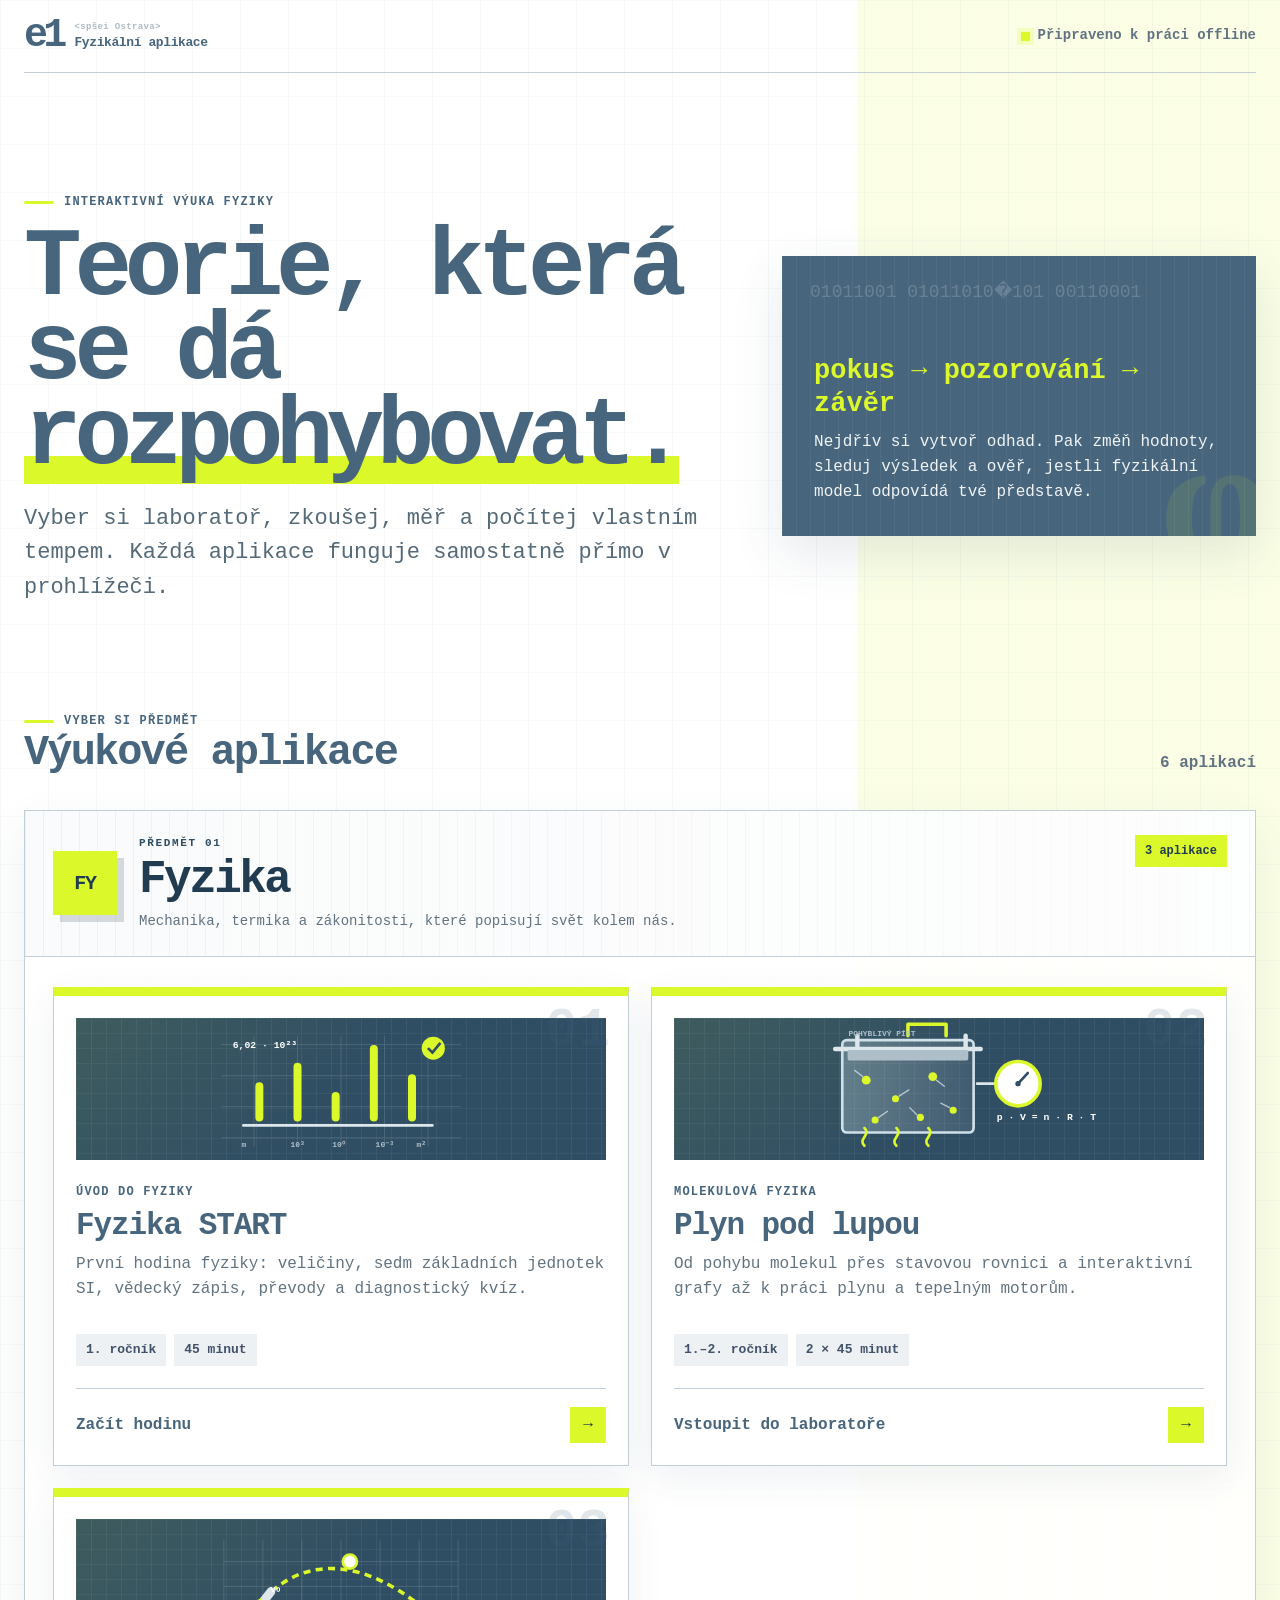
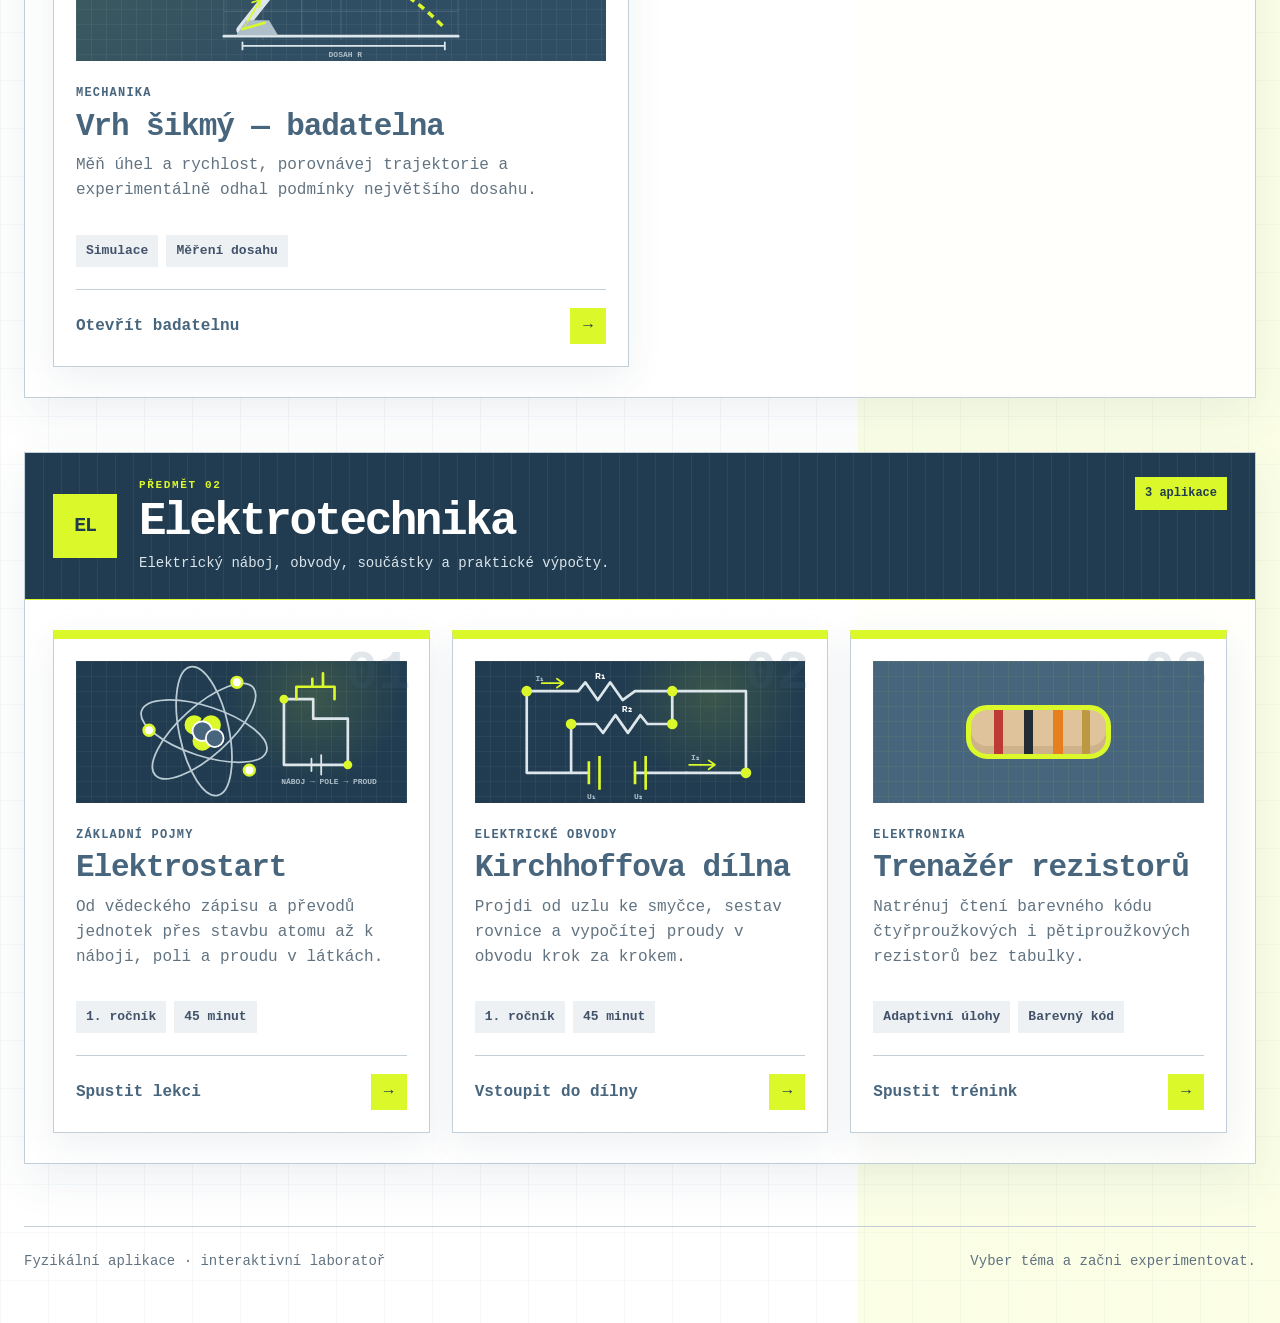
==== commit fc169c0e: "Redesign subject sections and application previews" ====
--- a/docs/index.html
+++ b/docs/index.html
@@ -499,7 +499,7 @@
             <span class="eyebrow">Vyber si předmět</span>
             <h2 id="applications-title">Výukové aplikace</h2>
           </div>
-          <span class="count">5 aplikací</span>
+          <span class="count">6 aplikací</span>
         </div>
 
         <section class="subject subject-physics" aria-labelledby="physics-title">
@@ -510,10 +510,28 @@
               <h3 class="subject-title" id="physics-title">Fyzika</h3>
               <p class="subject-description">Mechanika, termika a zákonitosti, které popisují svět kolem nás.</p>
             </div>
-            <span class="subject-count">2 aplikace</span>
+            <span class="subject-count">3 aplikace</span>
           </header>
 
           <div class="cards">
+            <a class="card" href="fyzika-start-jednotky.html" aria-label="Otevřít Fyzika START — úvod, veličiny, jednotky SI a převody">
+              <div class="visual visual-physics" aria-hidden="true">
+                <svg viewBox="0 0 320 160" role="img">
+                  <g stroke="#9bb0bd" stroke-width="1" opacity=".28"><path d="M25 30h270M25 65h270M25 100h270M25 135h270M62 20v125M111 20v125M160 20v125M209 20v125M258 20v125"/></g>
+                  <path d="M50 121h213" class="diagram-line" stroke-width="3"/>
+                  <path d="M68 112V77M111 112V55M154 112V88M197 112V35M240 112V68" class="diagram-line diagram-accent" stroke-width="9"/>
+                  <text x="48" y="145" class="diagram-muted">m</text><text x="103" y="145" class="diagram-muted">10³</text><text x="150" y="145" class="diagram-muted">10⁰</text><text x="199" y="145" class="diagram-muted">10⁻³</text><text x="245" y="145" class="diagram-muted">m²</text>
+                  <text x="38" y="34" class="diagram-text">6,02 · 10²³</text>
+                  <circle cx="264" cy="34" r="13" fill="#dbf82a"/><path d="M258 34l5 5 9-11" fill="none" stroke="#2f4d63" stroke-width="3"/>
+                </svg>
+              </div>
+              <span class="tag">Úvod do fyziky</span>
+              <h3>Fyzika START</h3>
+              <p class="description">První hodina fyziky: veličiny, sedm základních jednotek SI, vědecký zápis, převody a diagnostický kvíz.</p>
+              <div class="meta"><span class="pill">1. ročník</span><span class="pill">45 minut</span></div>
+              <span class="enter">Začít hodinu <span class="arrow" aria-hidden="true">→</span></span>
+            </a>
+
             <a class="card" href="idealni-plyn.html" aria-label="Otevřít Plyn pod lupou — stavová rovnice a děje v ideálním plynu">
               <div class="visual visual-physics" aria-hidden="true">
                 <svg viewBox="0 0 320 160" role="img">
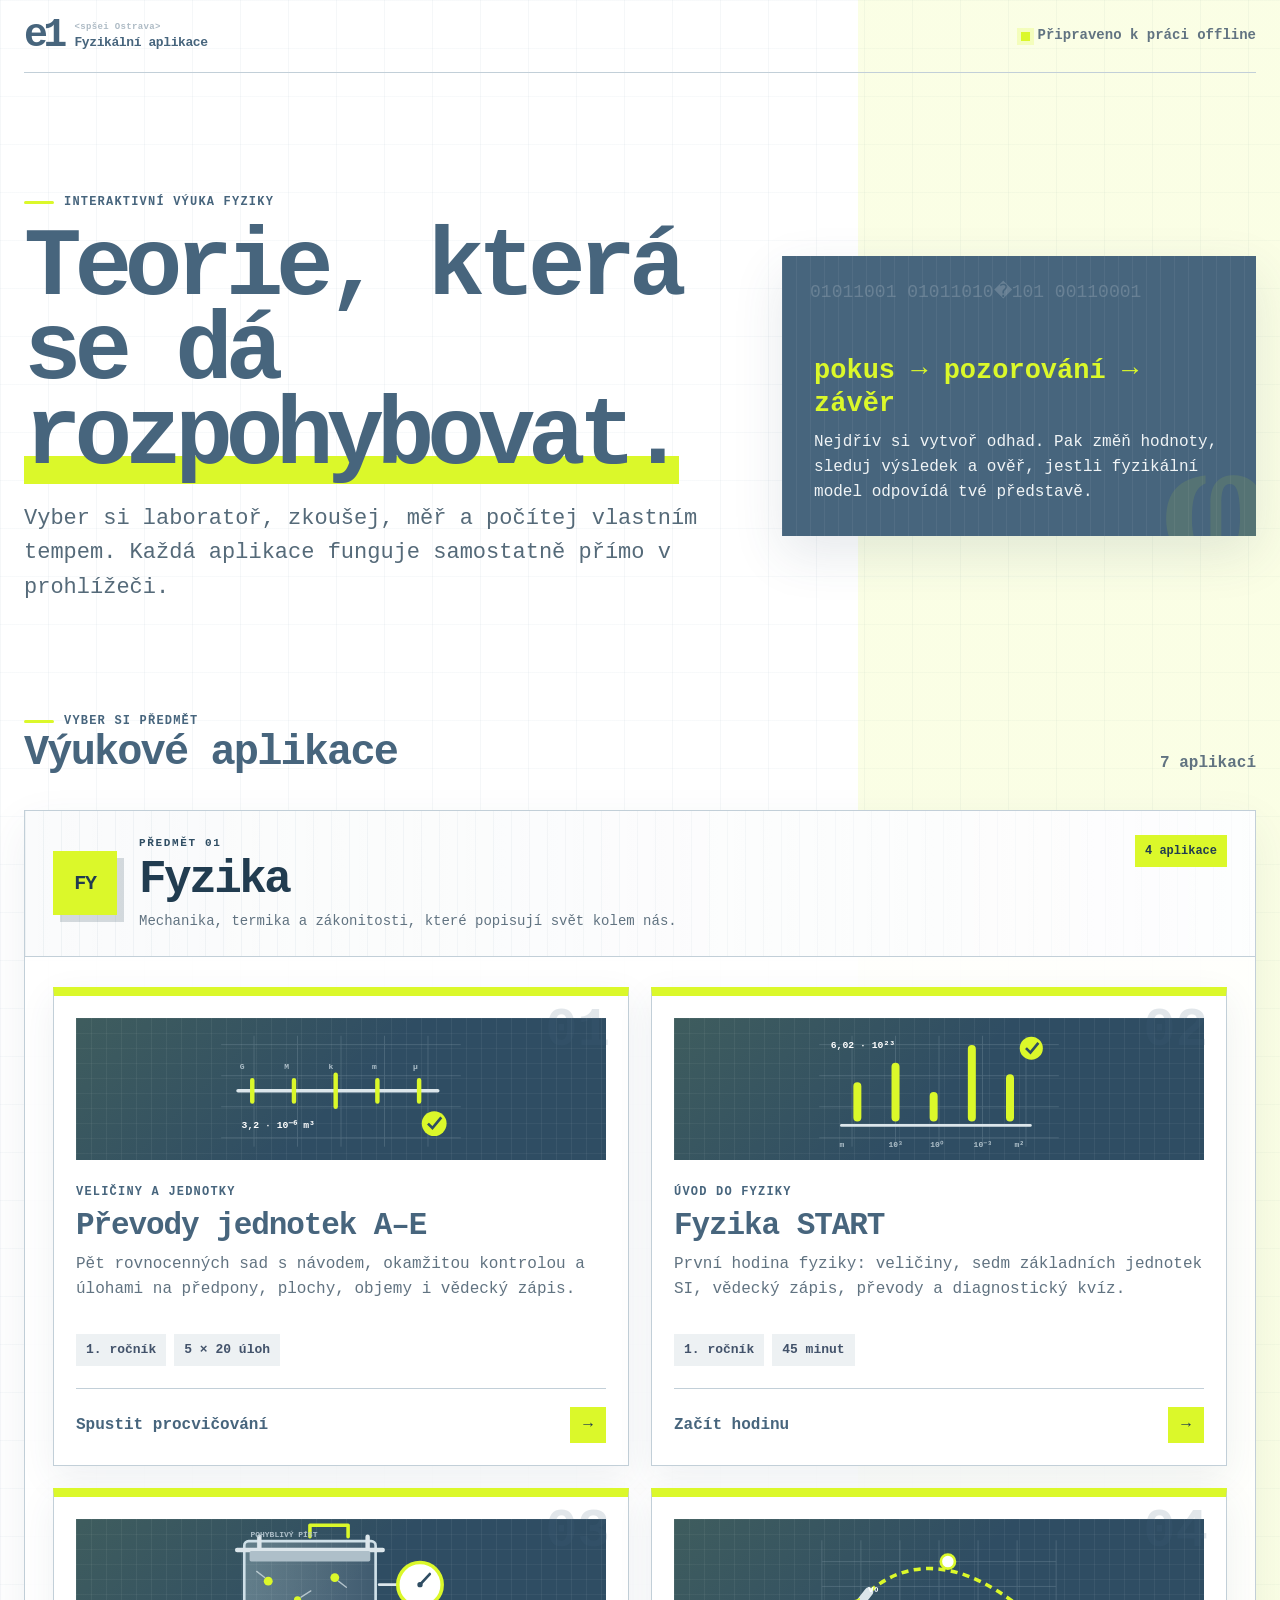
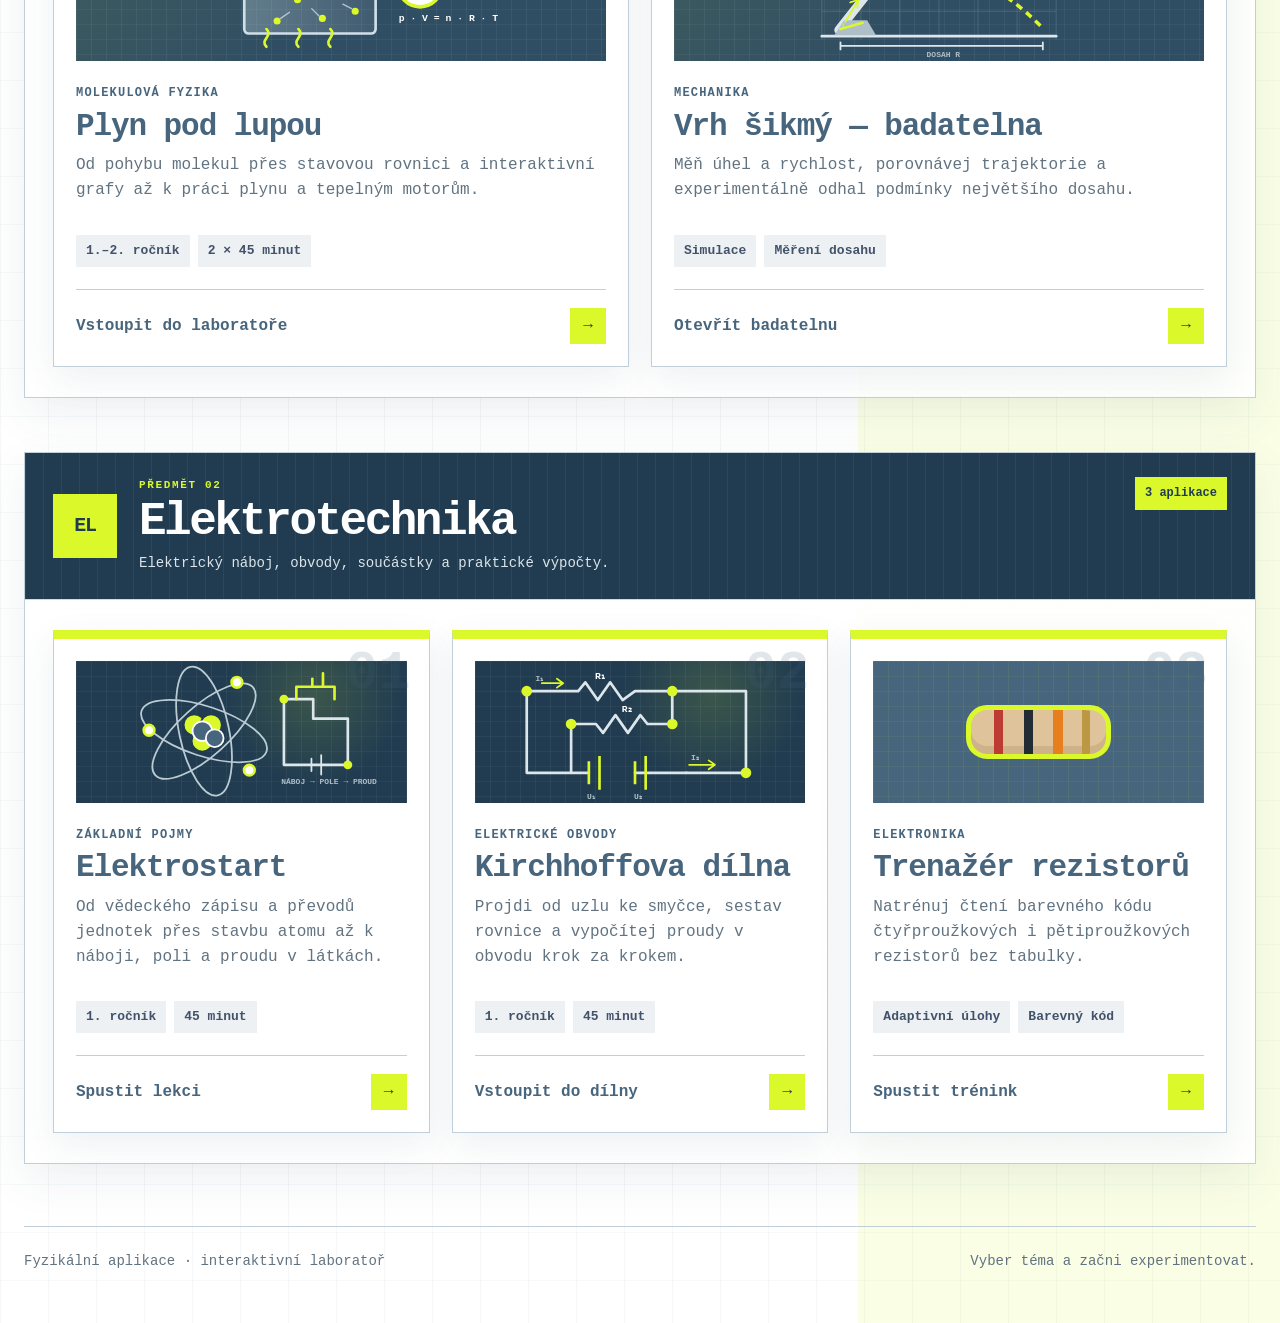
==== commit 7a5818e3: "Add unit conversion practice sets" ====
--- a/docs/index.html
+++ b/docs/index.html
@@ -468,7 +468,7 @@
       *, *::before, *::after { scroll-behavior: auto !important; transition: none !important; }
     }
 </style>
-  <link rel="stylesheet" href="spsei-theme.css">
+  <link rel="stylesheet" href="spsei-theme.css?v=20260907-2">
 </head>
 <body class="home-page">
   <div class="shell">
@@ -499,7 +499,7 @@
             <span class="eyebrow">Vyber si předmět</span>
             <h2 id="applications-title">Výukové aplikace</h2>
           </div>
-          <span class="count">6 aplikací</span>
+          <span class="count">7 aplikací</span>
         </div>
 
         <section class="subject subject-physics" aria-labelledby="physics-title">
@@ -510,10 +510,28 @@
               <h3 class="subject-title" id="physics-title">Fyzika</h3>
               <p class="subject-description">Mechanika, termika a zákonitosti, které popisují svět kolem nás.</p>
             </div>
-            <span class="subject-count">3 aplikace</span>
+            <span class="subject-count">4 aplikace</span>
           </header>
 
           <div class="cards">
+            <a class="card" href="prevody-jednotek-trenazer.html" aria-label="Otevřít trenažér převodů jednotek A až E">
+              <div class="visual visual-physics" aria-hidden="true">
+                <svg viewBox="0 0 320 160" role="img">
+                  <g stroke="#9bb0bd" stroke-width="1" opacity=".28"><path d="M25 30h270M25 65h270M25 100h270M25 135h270M62 20v125M111 20v125M160 20v125M209 20v125M258 20v125"/></g>
+                  <path d="M44 82h225" class="diagram-line" stroke-width="4"/>
+                  <path d="M60 70v24M107 70v24M154 64v36M201 70v24M248 70v24" class="diagram-line diagram-accent" stroke-width="5"/>
+                  <text x="46" y="57" class="diagram-muted">G</text><text x="96" y="57" class="diagram-muted">M</text><text x="146" y="57" class="diagram-muted">k</text><text x="195" y="57" class="diagram-muted">m</text><text x="241" y="57" class="diagram-muted">μ</text>
+                  <text x="48" y="124" class="diagram-text">3,2 · 10⁻⁶ m³</text>
+                  <circle cx="265" cy="119" r="14" fill="#dbf82a"/><path d="M258 119l5 5 10-12" fill="none" stroke="#2f4d63" stroke-width="3"/>
+                </svg>
+              </div>
+              <span class="tag">Veličiny a jednotky</span>
+              <h3>Převody jednotek A–E</h3>
+              <p class="description">Pět rovnocenných sad s návodem, okamžitou kontrolou a úlohami na předpony, plochy, objemy i vědecký zápis.</p>
+              <div class="meta"><span class="pill">1. ročník</span><span class="pill">5 × 20 úloh</span></div>
+              <span class="enter">Spustit procvičování <span class="arrow" aria-hidden="true">→</span></span>
+            </a>
+
             <a class="card" href="fyzika-start-jednotky.html" aria-label="Otevřít Fyzika START — úvod, veličiny, jednotky SI a převody">
               <div class="visual visual-physics" aria-hidden="true">
                 <svg viewBox="0 0 320 160" role="img">
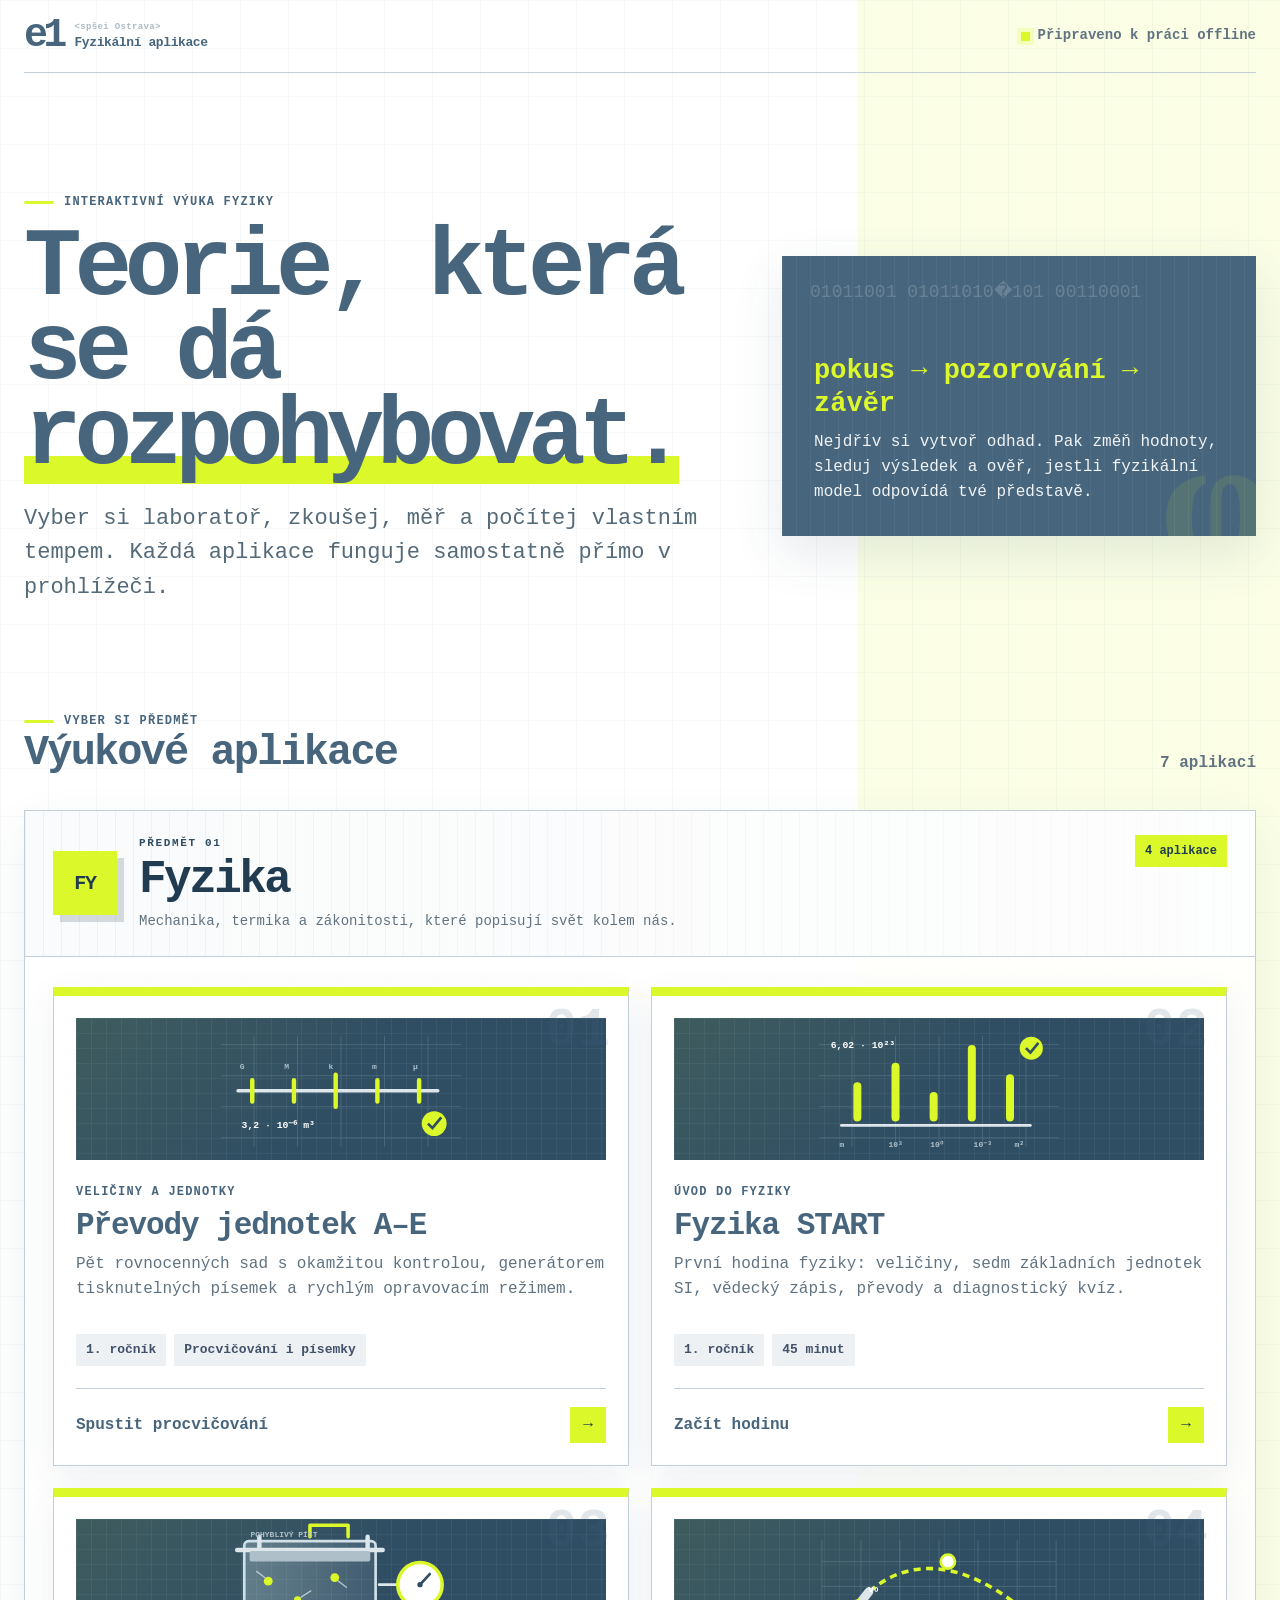
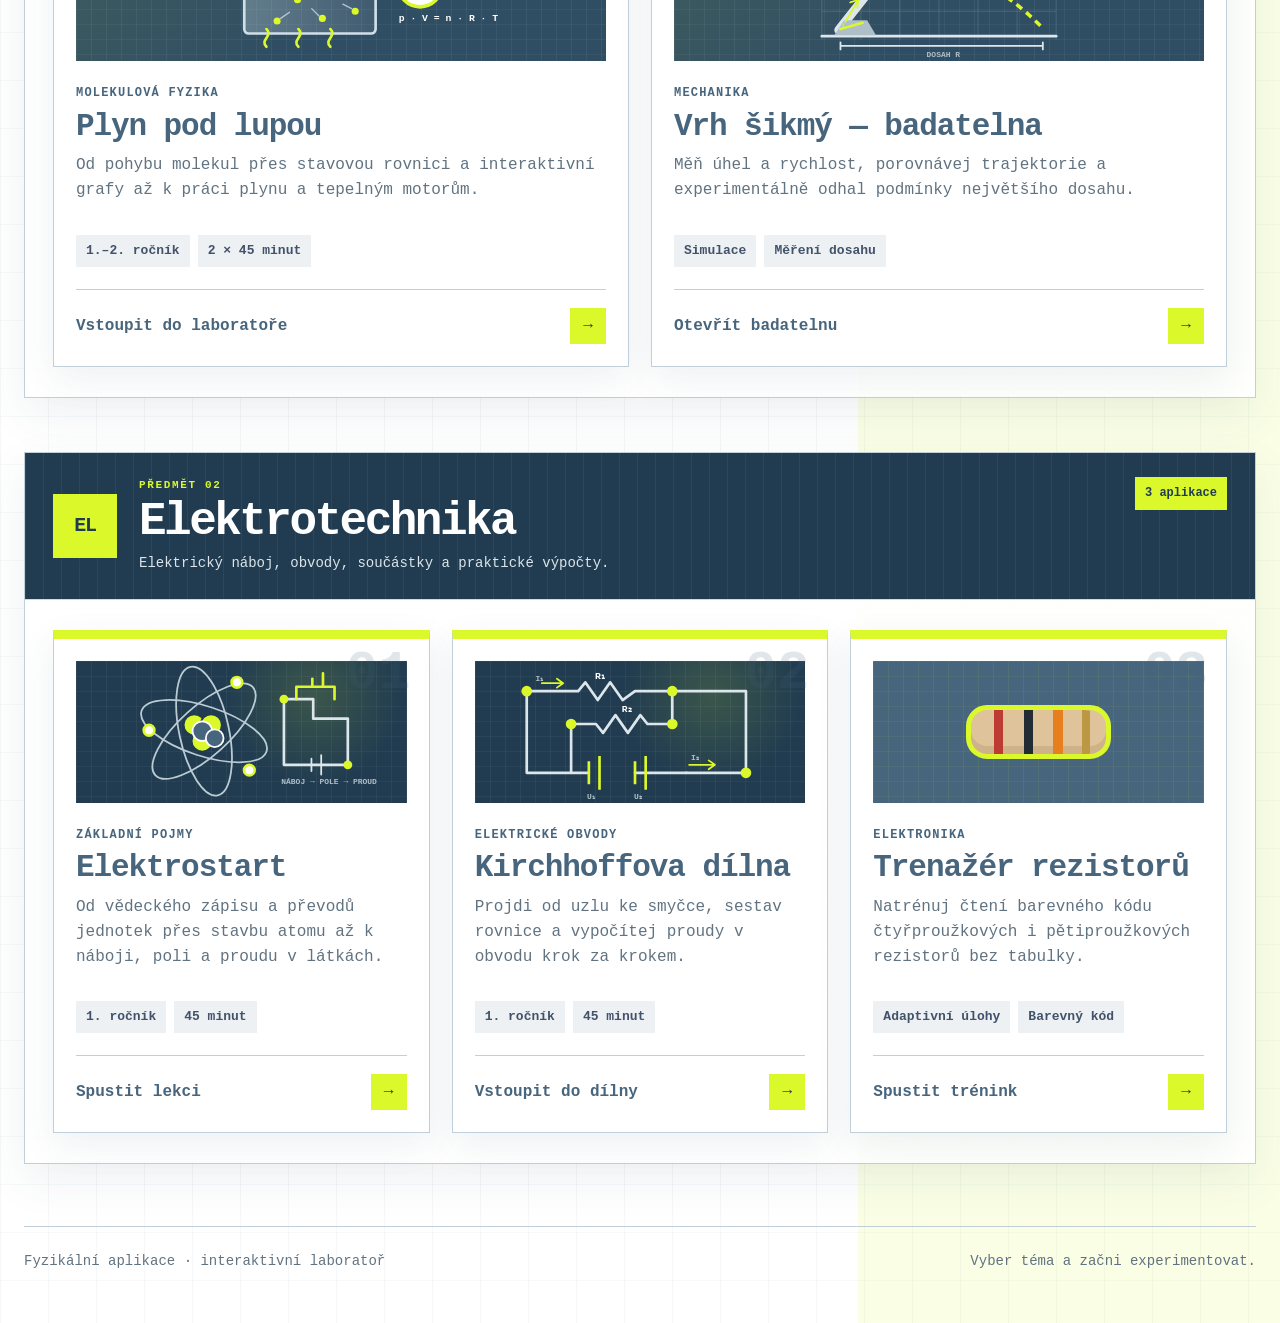
==== commit 57a9810d: "Add printable tests and grading mode" ====
--- a/docs/index.html
+++ b/docs/index.html
@@ -527,8 +527,8 @@
               </div>
               <span class="tag">Veličiny a jednotky</span>
               <h3>Převody jednotek A–E</h3>
-              <p class="description">Pět rovnocenných sad s návodem, okamžitou kontrolou a úlohami na předpony, plochy, objemy i vědecký zápis.</p>
-              <div class="meta"><span class="pill">1. ročník</span><span class="pill">5 × 20 úloh</span></div>
+              <p class="description">Pět rovnocenných sad s okamžitou kontrolou, generátorem tisknutelných písemek a rychlým opravovacím režimem.</p>
+              <div class="meta"><span class="pill">1. ročník</span><span class="pill">Procvičování i písemky</span></div>
               <span class="enter">Spustit procvičování <span class="arrow" aria-hidden="true">→</span></span>
             </a>
 
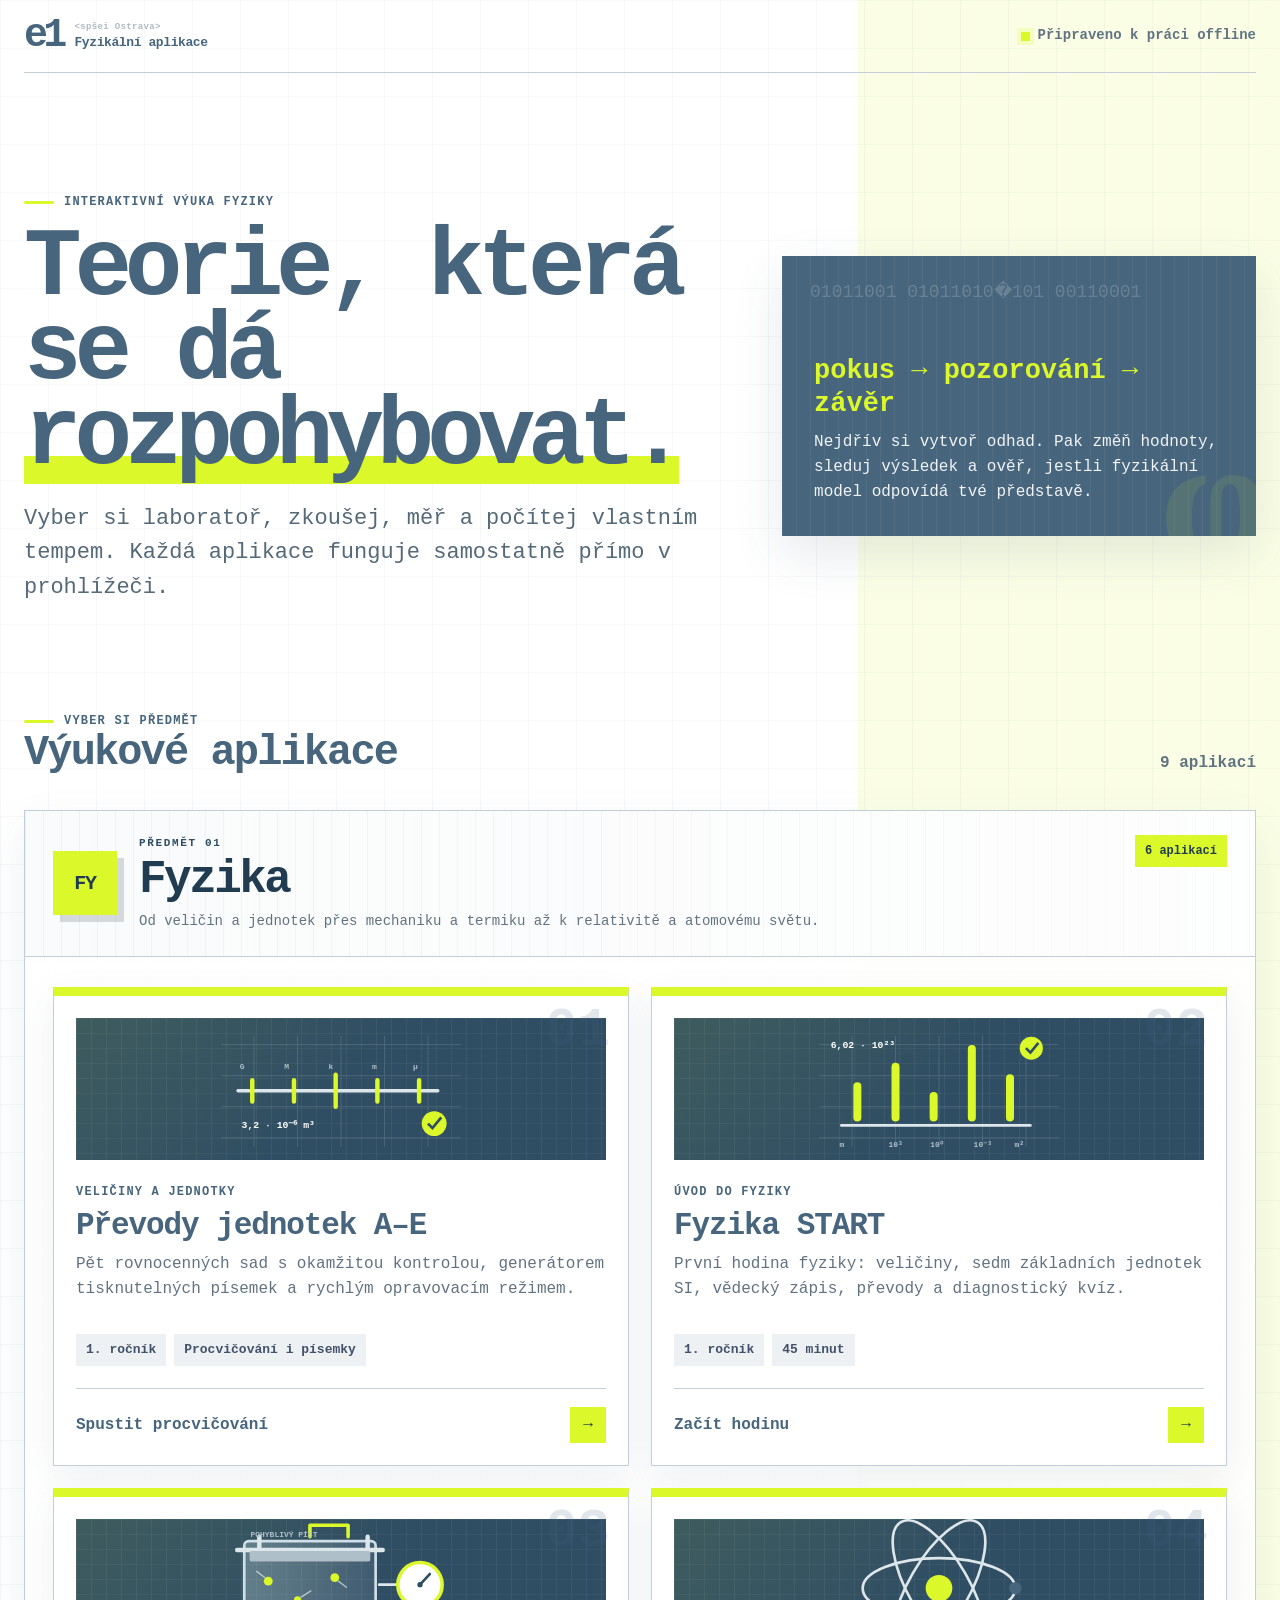
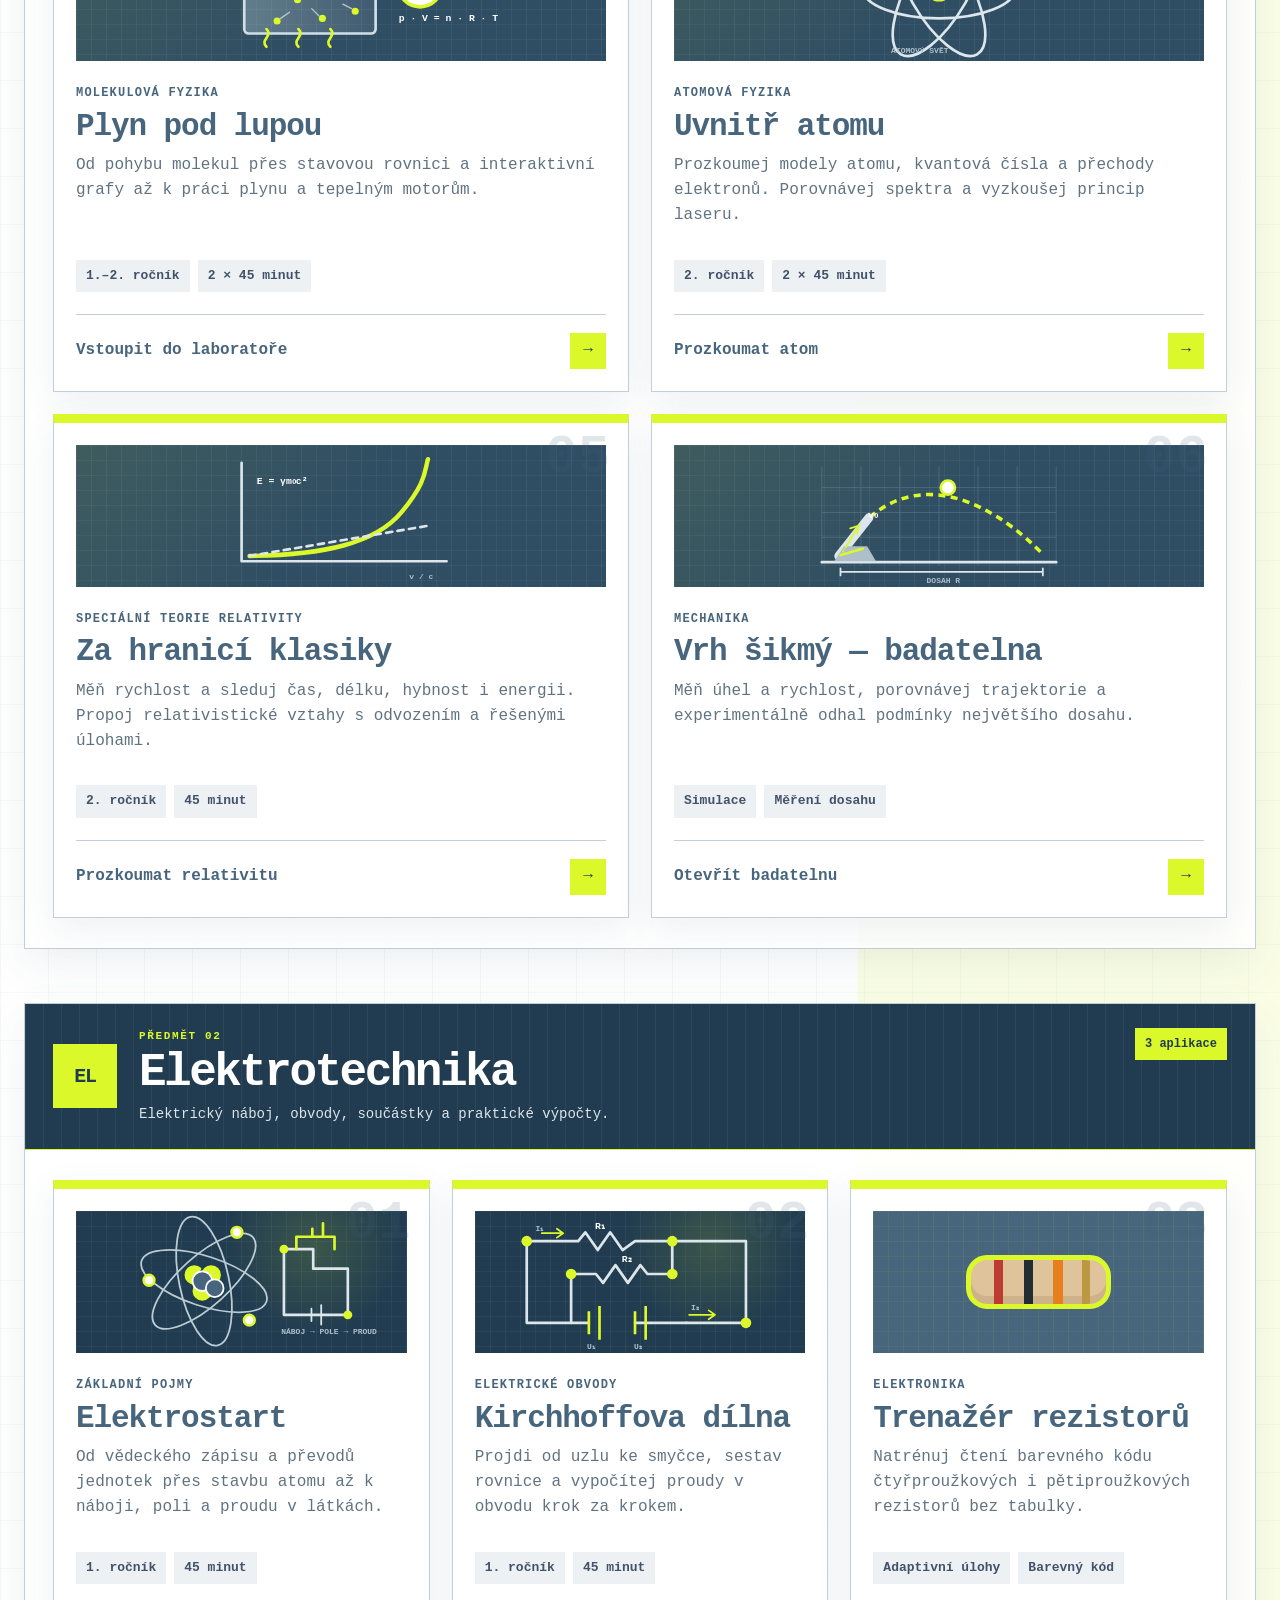
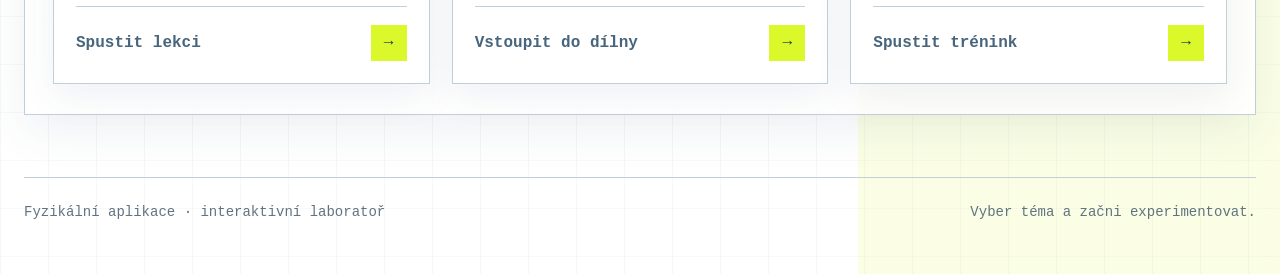
==== commit de966bc6: "Publish atomic physics and relativity apps in shared physics hub" ====
--- a/docs/index.html
+++ b/docs/index.html
@@ -4,7 +4,7 @@
   <meta charset="utf-8">
   <meta name="viewport" content="width=device-width, initial-scale=1">
   <meta name="color-scheme" content="light">
-  <meta name="description" content="Rozcestník interaktivních fyzikálních aplikací pro výuku elektrotechniky a mechaniky.">
+  <meta name="description" content="Devět interaktivních výukových aplikací: veličiny a jednotky, mechanika, termika, relativita, atomová fyzika a elektrotechnika.">
   <title>Fyzikální aplikace — rozcestník</title>
   <style>
     :root {
@@ -499,7 +499,7 @@
             <span class="eyebrow">Vyber si předmět</span>
             <h2 id="applications-title">Výukové aplikace</h2>
           </div>
-          <span class="count">7 aplikací</span>
+          <span class="count">9 aplikací</span>
         </div>
 
         <section class="subject subject-physics" aria-labelledby="physics-title">
@@ -508,9 +508,9 @@
             <div>
               <span class="subject-kicker">Předmět 01</span>
               <h3 class="subject-title" id="physics-title">Fyzika</h3>
-              <p class="subject-description">Mechanika, termika a zákonitosti, které popisují svět kolem nás.</p>
+              <p class="subject-description">Od veličin a jednotek přes mechaniku a termiku až k relativitě a atomovému světu.</p>
             </div>
-            <span class="subject-count">4 aplikace</span>
+            <span class="subject-count">6 aplikací</span>
           </header>
 
           <div class="cards">
@@ -580,6 +580,41 @@
               <span class="enter">Vstoupit do laboratoře <span class="arrow" aria-hidden="true">→</span></span>
             </a>
 
+            <a class="card" href="atomova-fyzika.html" aria-label="Otevřít Uvnitř atomu — modely atomu, kvantová čísla, spektra a laser">
+              <div class="visual visual-physics" aria-hidden="true">
+                <svg viewBox="0 0 320 160" role="img">
+                  <ellipse cx="160" cy="78" rx="86" ry="34" class="diagram-line" stroke-width="3" fill="none"/>
+                  <ellipse cx="160" cy="78" rx="86" ry="34" class="diagram-line" stroke-width="3" fill="none" transform="rotate(60 160 78)"/>
+                  <ellipse cx="160" cy="78" rx="86" ry="34" class="diagram-line" stroke-width="3" fill="none" transform="rotate(-60 160 78)"/>
+                  <circle cx="160" cy="78" r="15" fill="#dbf82a"/>
+                  <circle cx="246" cy="78" r="7" fill="#47657d"/>
+                  <text x="106" y="151" class="diagram-muted">ATOMOVÝ SVĚT</text>
+                </svg>
+              </div>
+              <span class="tag">Atomová fyzika</span>
+              <h3>Uvnitř atomu</h3>
+              <p class="description">Prozkoumej modely atomu, kvantová čísla a přechody elektronů. Porovnávej spektra a vyzkoušej princip laseru.</p>
+              <div class="meta"><span class="pill">2. ročník</span><span class="pill">2 × 45 minut</span></div>
+              <span class="enter">Prozkoumat atom <span class="arrow" aria-hidden="true">→</span></span>
+            </a>
+
+            <a class="card" href="relativisticka-dynamika.html" aria-label="Otevřít Za hranicí klasiky — relativistická dynamika, hmotnost a energie">
+              <div class="visual visual-physics" aria-hidden="true">
+                <svg viewBox="0 0 320 160" role="img">
+                  <path d="M48 20v111h231" class="diagram-line" stroke-width="3" fill="none"/>
+                  <path d="M57 125C140 124 199 111 228 76S254 29 258 16" class="diagram-line diagram-accent" stroke-width="5" fill="none"/>
+                  <path d="M57 125L258 91" class="diagram-line" stroke-width="3" stroke-dasharray="7 6" fill="none"/>
+                  <text x="65" y="44" class="diagram-text">E = γm₀c²</text>
+                  <text x="237" y="151" class="diagram-muted">v / c</text>
+                </svg>
+              </div>
+              <span class="tag">Speciální teorie relativity</span>
+              <h3>Za hranicí klasiky</h3>
+              <p class="description">Měň rychlost a sleduj čas, délku, hybnost i energii. Propoj relativistické vztahy s odvozením a řešenými úlohami.</p>
+              <div class="meta"><span class="pill">2. ročník</span><span class="pill">45 minut</span></div>
+              <span class="enter">Prozkoumat relativitu <span class="arrow" aria-hidden="true">→</span></span>
+            </a>
+
             <a class="card card-projectile" href="vrh-sikmy-badatelna.html" aria-label="Otevřít badatelnu šikmého vrhu">
               <div class="visual visual-physics" aria-hidden="true">
                 <svg viewBox="0 0 320 160" role="img">
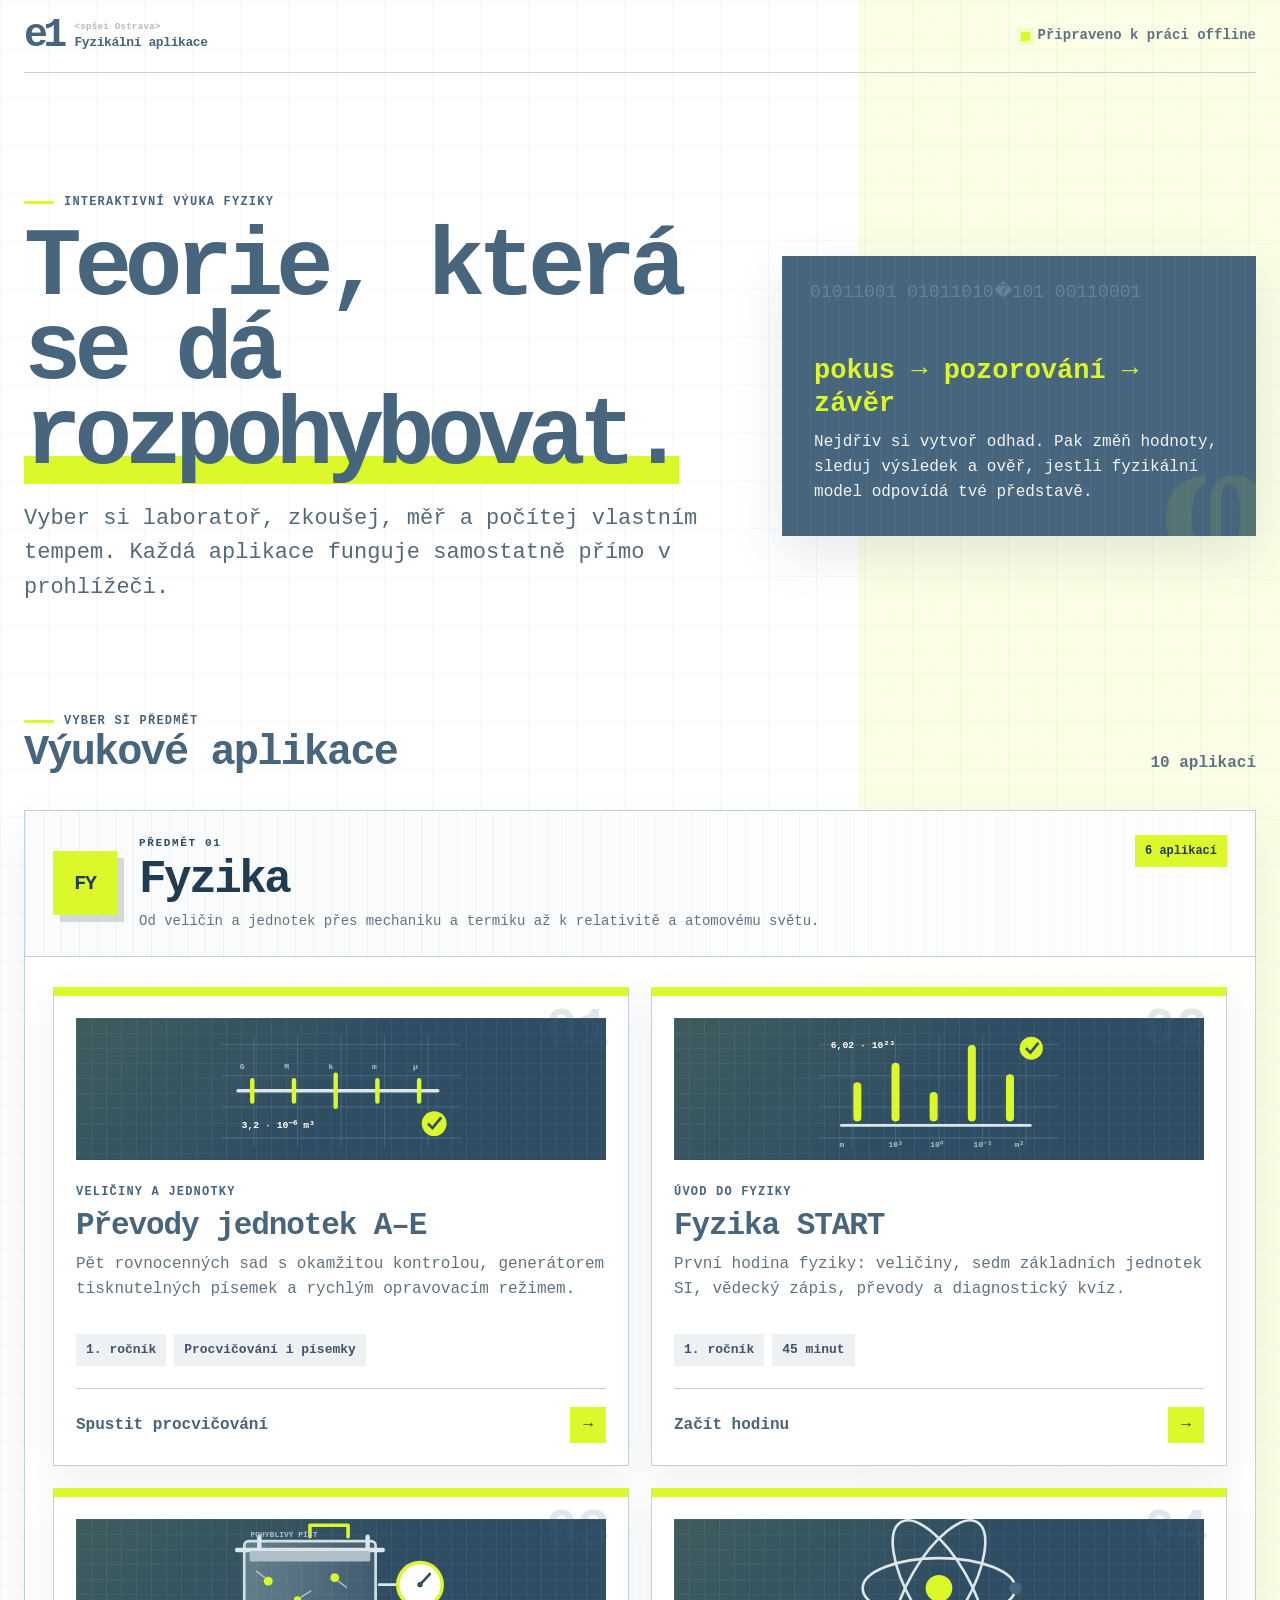
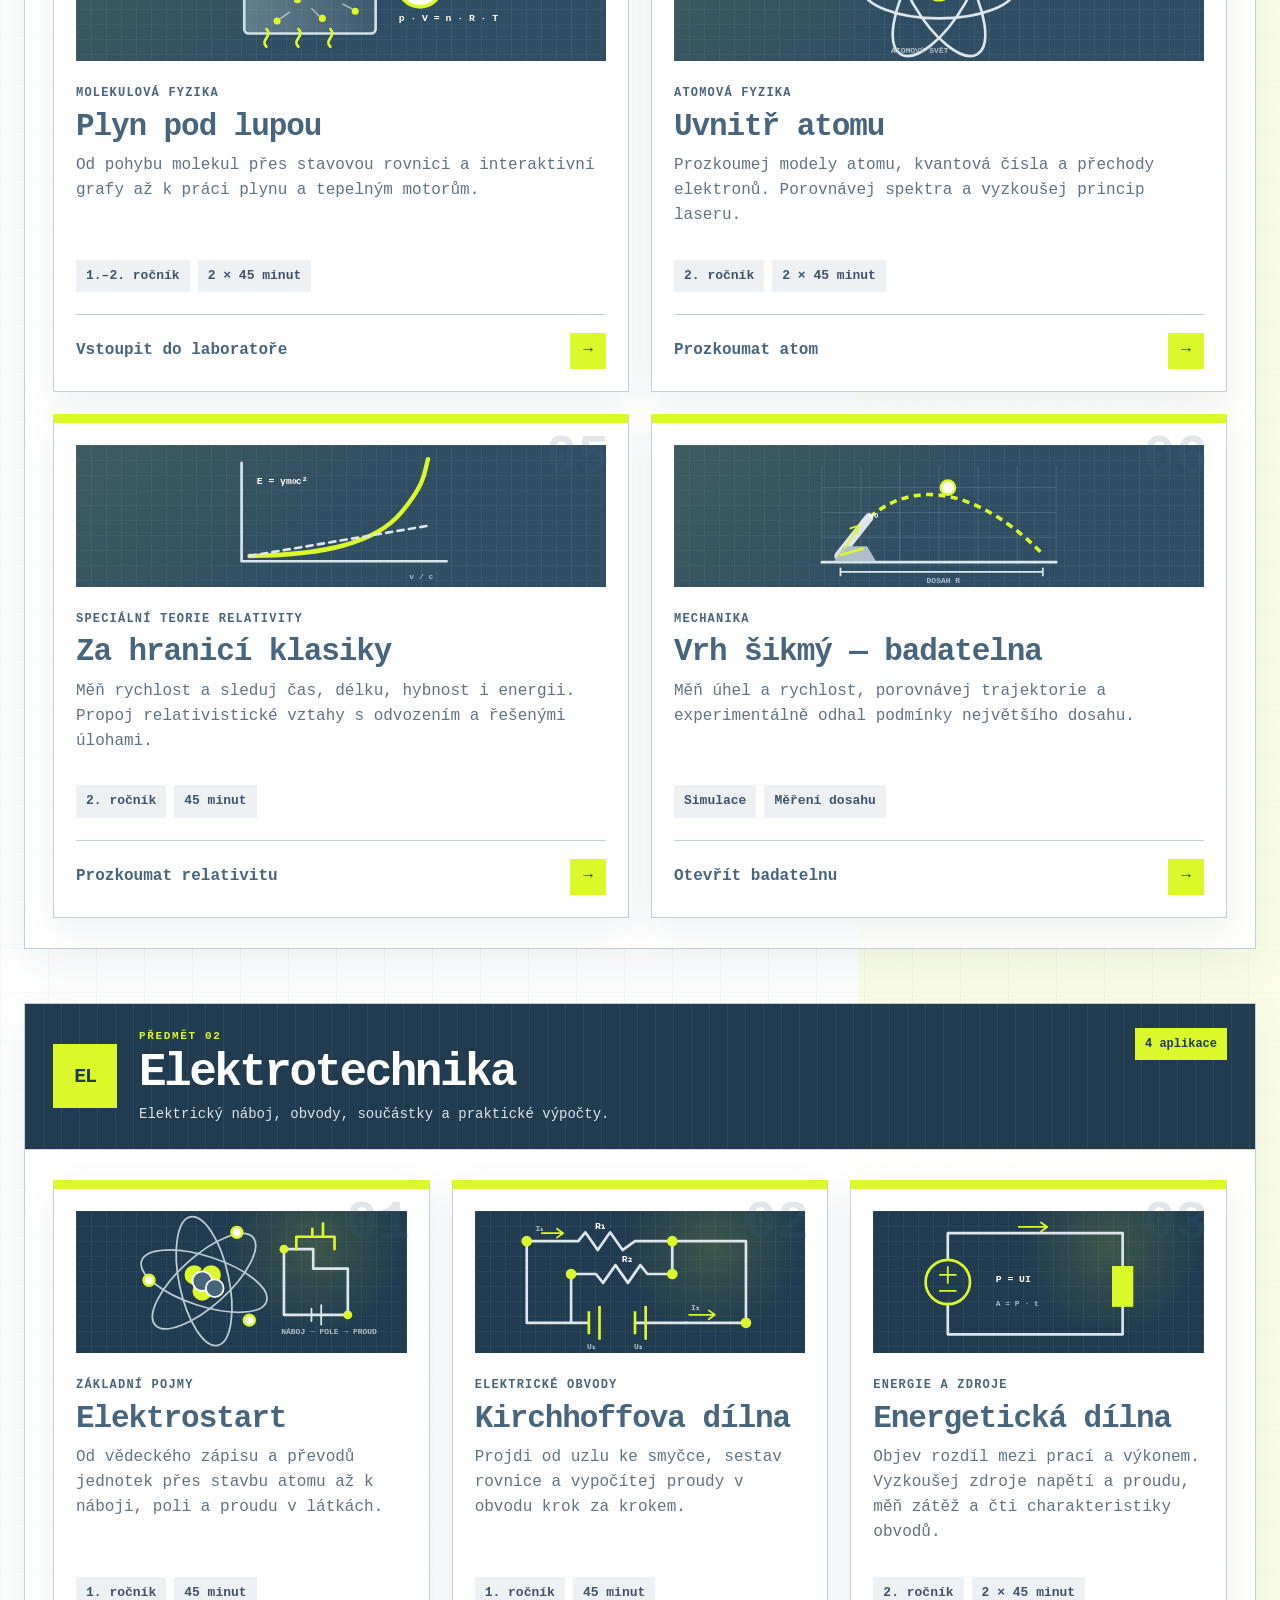
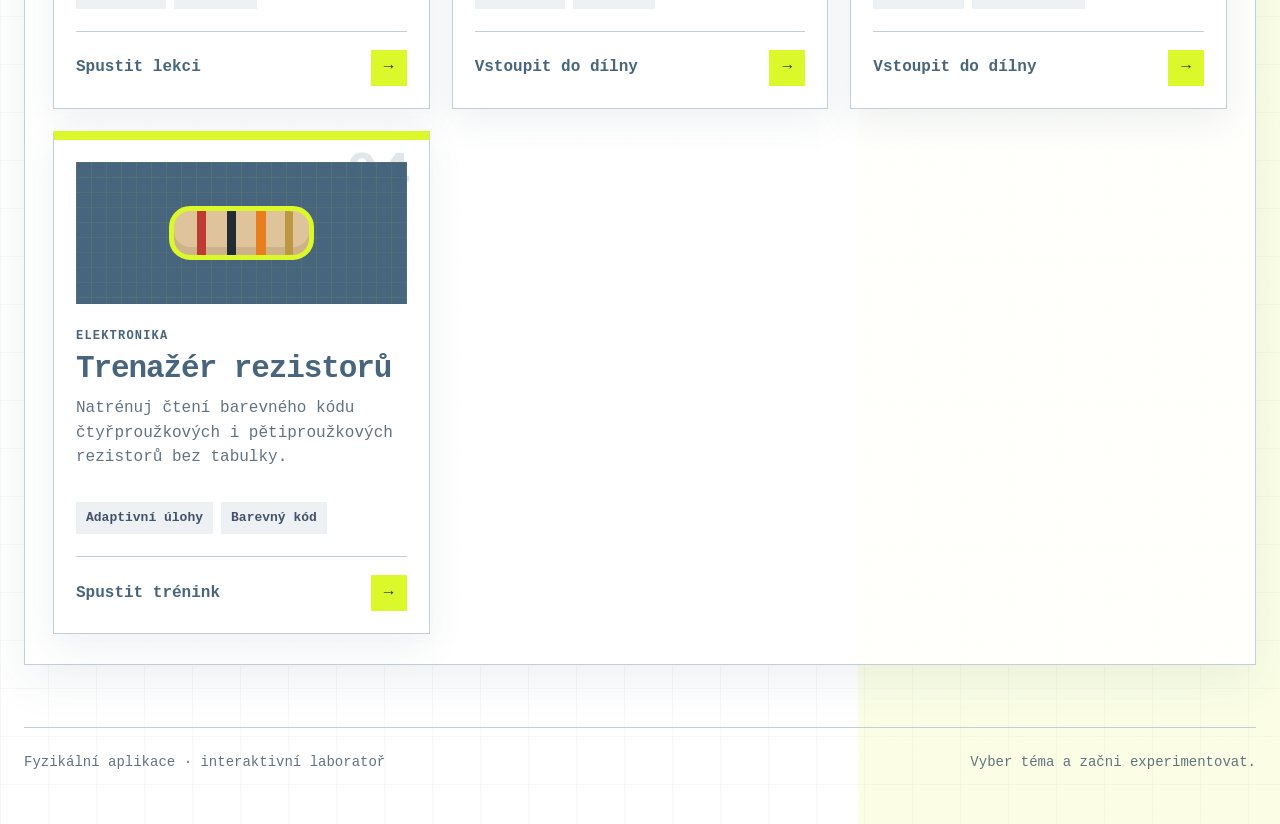
==== commit 395303d5: "Publish Energeticka dilna with source glossary and add it to the physics hub" ====
--- a/docs/index.html
+++ b/docs/index.html
@@ -4,7 +4,7 @@
   <meta charset="utf-8">
   <meta name="viewport" content="width=device-width, initial-scale=1">
   <meta name="color-scheme" content="light">
-  <meta name="description" content="Devět interaktivních výukových aplikací: veličiny a jednotky, mechanika, termika, relativita, atomová fyzika a elektrotechnika.">
+  <meta name="description" content="Deset interaktivních výukových aplikací: veličiny a jednotky, mechanika, termika, relativita, atomová fyzika a elektrotechnika.">
   <title>Fyzikální aplikace — rozcestník</title>
   <style>
     :root {
@@ -499,7 +499,7 @@
             <span class="eyebrow">Vyber si předmět</span>
             <h2 id="applications-title">Výukové aplikace</h2>
           </div>
-          <span class="count">9 aplikací</span>
+          <span class="count">10 aplikací</span>
         </div>
 
         <section class="subject subject-physics" aria-labelledby="physics-title">
@@ -650,7 +650,7 @@
               <h3 class="subject-title" id="electrical-title">Elektrotechnika</h3>
               <p class="subject-description">Elektrický náboj, obvody, součástky a praktické výpočty.</p>
             </div>
-            <span class="subject-count">3 aplikace</span>
+            <span class="subject-count">4 aplikace</span>
           </header>
 
           <div class="cards">
@@ -703,6 +703,25 @@
               <span class="enter">Vstoupit do dílny <span class="arrow" aria-hidden="true">→</span></span>
             </a>
 
+            <a class="card" href="energeticka-dilna.html" aria-label="Otevřít Energetickou dílnu — práce, výkon a zdroje stejnosměrného proudu">
+              <div class="visual visual-electro" aria-hidden="true">
+                <svg viewBox="0 0 320 160" role="img">
+                  <path d="M58 54V25H255V62M255 108V139H58V105" class="diagram-line" stroke-width="3" fill="none"/>
+                  <circle cx="58" cy="80" r="25" class="diagram-line diagram-accent" stroke-width="3" fill="none"/>
+                  <path d="M49 72h18M58 63v18M49 90h18" class="diagram-line diagram-accent" stroke-width="2"/>
+                  <rect x="243" y="62" width="24" height="46" fill="#dbf82a"/>
+                  <path d="M138 18h32l-7-5m7 5-7 5" class="diagram-line diagram-accent" stroke-width="2" fill="none"/>
+                  <text x="112" y="80" class="diagram-text">P = UI</text>
+                  <text x="112" y="107" class="diagram-muted">A = P · t</text>
+                </svg>
+              </div>
+              <span class="tag">Energie a zdroje</span>
+              <h3>Energetická dílna</h3>
+              <p class="description">Objev rozdíl mezi prací a výkonem. Vyzkoušej zdroje napětí a proudu, měň zátěž a čti charakteristiky obvodů.</p>
+              <div class="meta"><span class="pill">2. ročník</span><span class="pill">2 × 45 minut</span></div>
+              <span class="enter">Vstoupit do dílny <span class="arrow" aria-hidden="true">→</span></span>
+            </a>
+
             <a class="card card-resistor" href="trenazer-rezistoru.html" aria-label="Otevřít trenažér rezistorů">
               <div class="visual" aria-hidden="true"><div class="resistor"><div class="bands"></div></div></div>
               <span class="tag">Elektronika</span>
